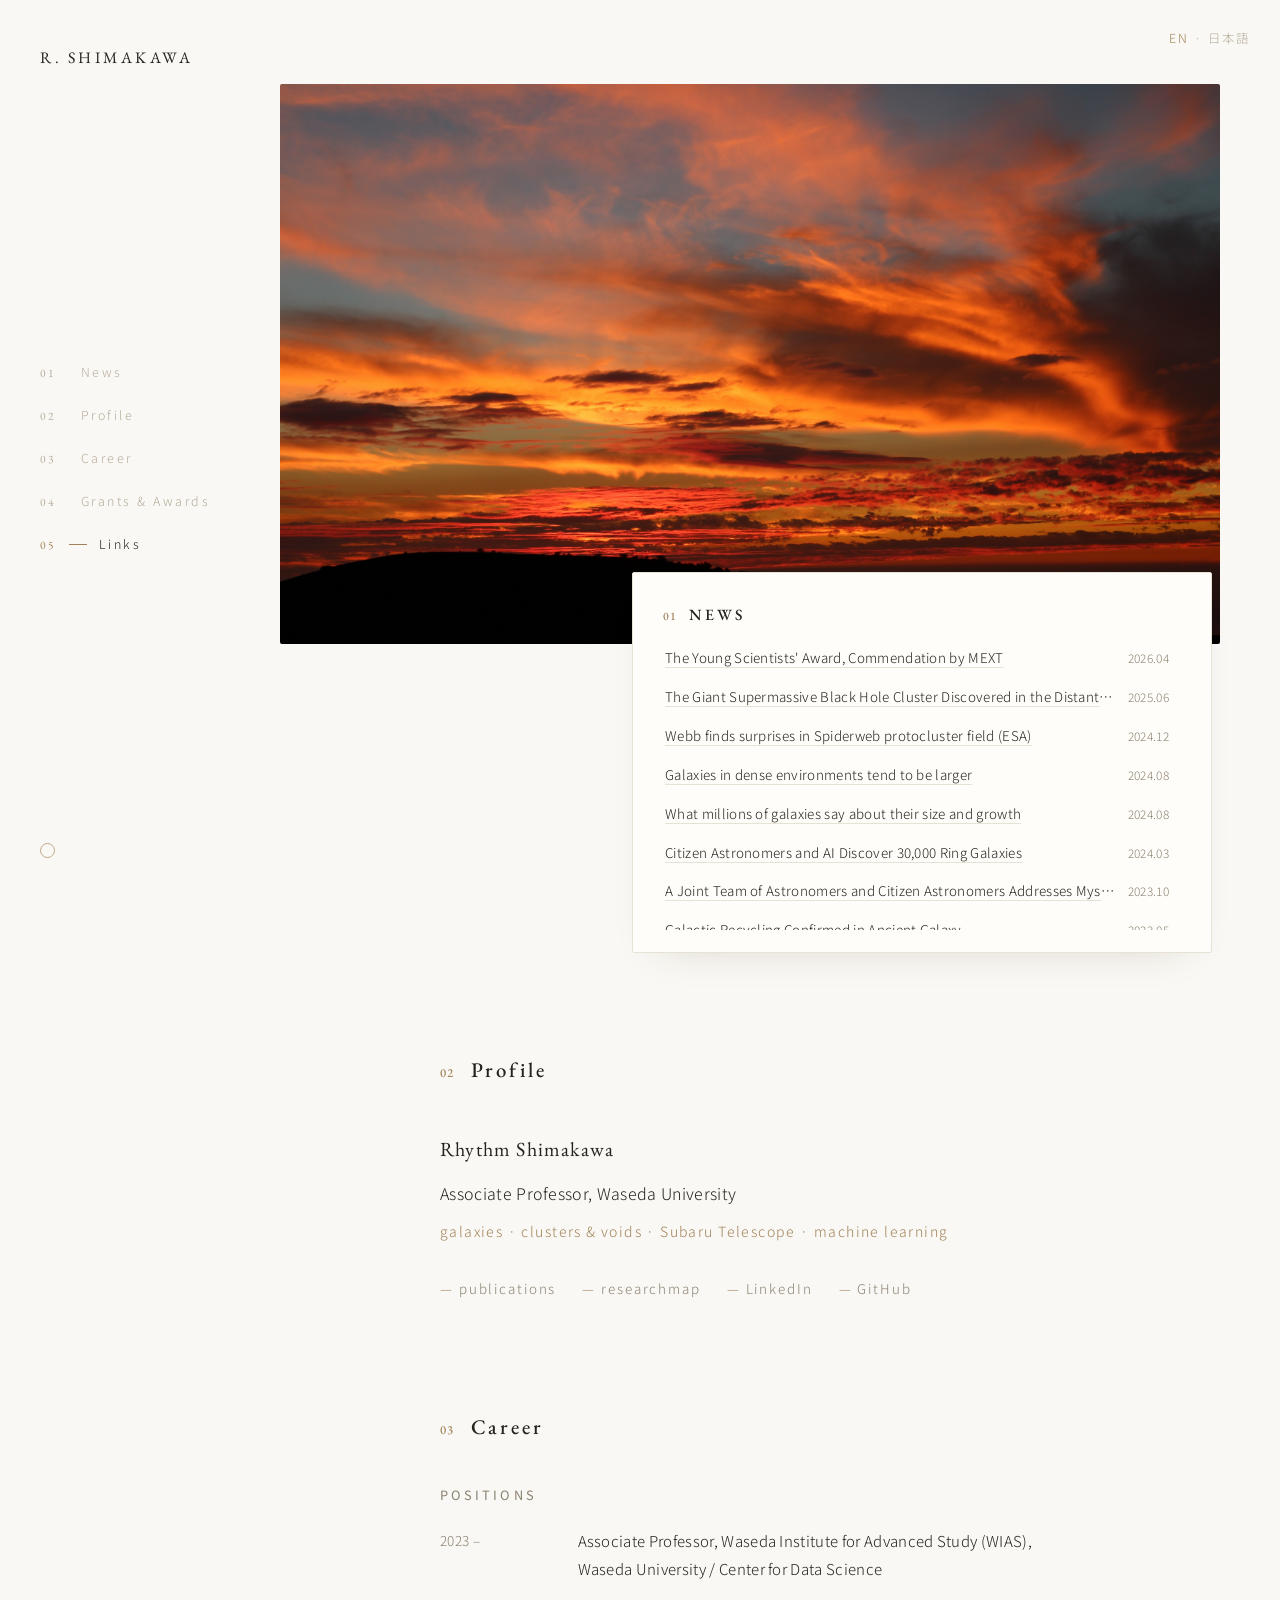
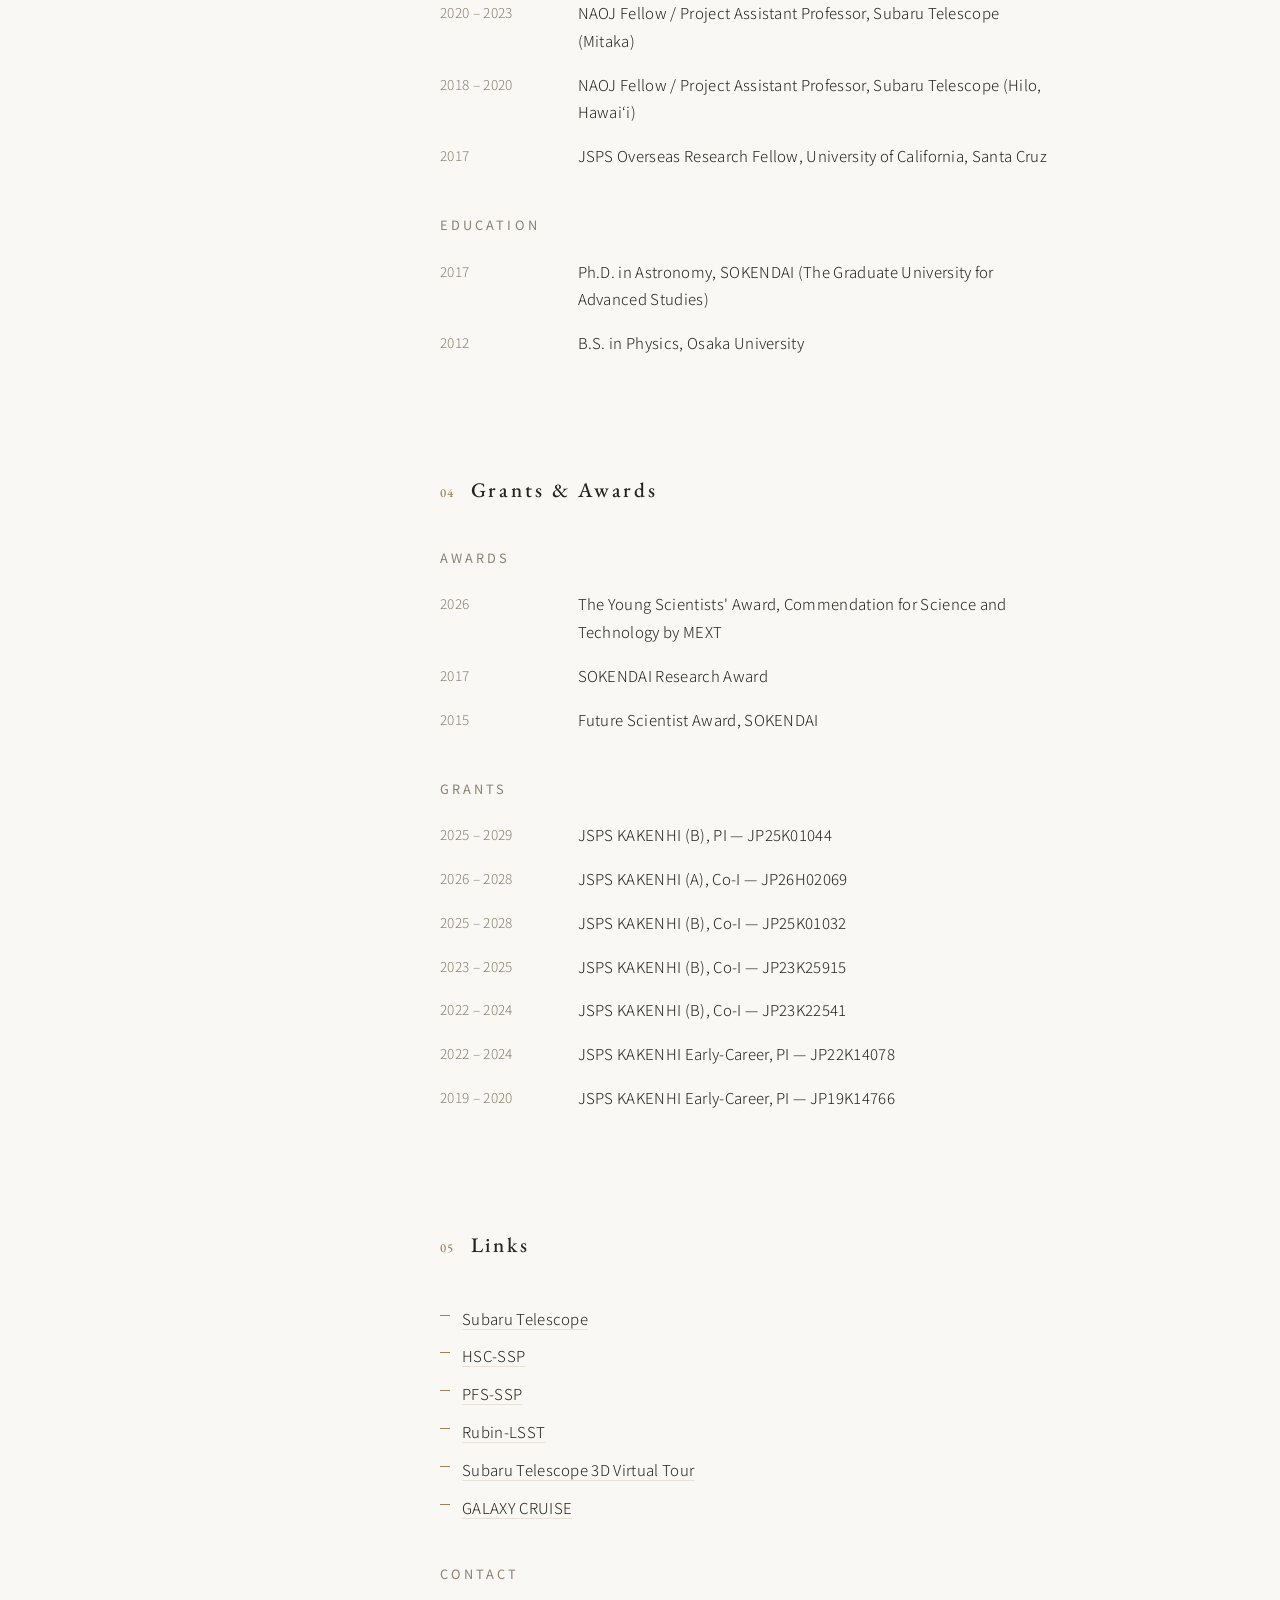
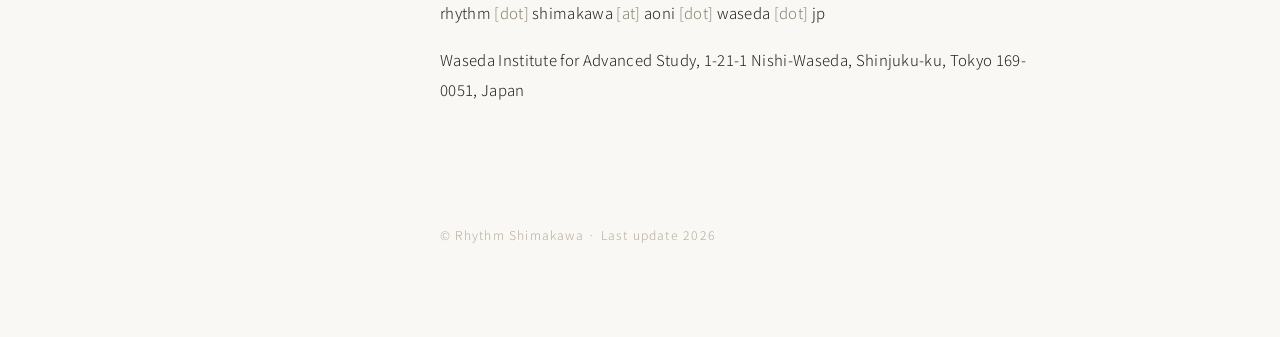
==== index.html @ 0446081f "Publish site v1" ====
<!DOCTYPE html>
<html lang="en">
<head>
<meta charset="utf-8">
<meta name="viewport" content="width=device-width, initial-scale=1">
<title>Rhythm Shimakawa</title>
<meta name="description" content="Rhythm Shimakawa, Associate Professor at Waseda Institute for Advanced Study. Galaxies, clusters & voids, Subaru Telescope, and machine learning.">
<link rel="icon" href="assets/favicon.svg" type="image/svg+xml">
<link rel="preconnect" href="https://fonts.googleapis.com">
<link href="https://fonts.googleapis.com/css2?family=EB+Garamond:wght@400;500&family=Noto+Sans+JP:wght@300;400&family=Shippori+Mincho:wght@500&display=swap" rel="stylesheet">
<link rel="stylesheet" href="assets/style.css">
</head>
<body>

<div class="lang"><span class="current">EN</span> <span>·</span> <a href="ja/">日本語</a></div>

<aside class="rail">
  <a class="mark" href="#top">R.&thinsp;SHIMAKAWA</a>
  <nav>
    <a href="#news"><span class="no">01</span><span class="bar"></span>News</a>
    <a href="#profile"><span class="no">02</span><span class="bar"></span>Profile</a>
    <a href="#career"><span class="no">03</span><span class="bar"></span>Career</a>
    <a href="#grants"><span class="no">04</span><span class="bar"></span>Grants&nbsp;&amp;&nbsp;Awards</a>
    <a href="#links"><span class="no">05</span><span class="bar"></span>Links</a>
  </nav>
  <span class="enso"></span>
</aside>

<div class="main" id="top">

<header class="hero">
  <!-- ご用意の画像に差し替え: assets/hero.jpg 等を置いて src を変更 -->
  <img class="art" src="assets/maunakea.jpg" alt="">
  <aside class="news-panel" id="news">
    <h2><span class="no">01</span>NEWS</h2>
    <ul>
      <li><span class="t"><a href="https://www.waseda.jp/inst/wias/news-en/2026/04/22/22180/">The Young Scientists' Award, Commendation by MEXT</a></span><span class="note">2026.04</span></li>
      <li><span class="t"><a href="https://subarutelescope.org/en/results/2025/06/02/3559.html">The Giant Supermassive Black Hole Cluster Discovered in the Distant Universe</a></span><span class="note">2025.06</span></li>
      <li><span class="t"><a href="https://www.esa.int/Science_Exploration/Space_Science/Webb/Webb_finds_surprises_in_Spiderweb_protocluster_field">Webb finds surprises in Spiderweb protocluster field (ESA)</a></span><span class="note">2024.12</span></li>
      <li><span class="t"><a href="https://www.washington.edu/news/2024/08/14/galaxy-size/">Galaxies in dense environments tend to be larger</a></span><span class="note">2024.08</span></li>
      <li><span class="t"><a href="https://news.yale.edu/2024/08/14/heres-what-millions-galaxies-say-about-their-size-growth">What millions of galaxies say about their size and growth</a></span><span class="note">2024.08</span></li>
      <li><span class="t"><a href="https://subarutelescope.org/en/results/2024/03/13/3375.html">Citizen Astronomers and AI Discover 30,000 Ring Galaxies</a></span><span class="note">2024.03</span></li>
      <li><span class="t"><a href="https://subarutelescope.org/en/results/2023/10/09/3308.html">A Joint Team of Astronomers and Citizen Astronomers Addresses Mysteries of Galaxies!</a></span><span class="note">2023.10</span></li>
      <li><span class="t"><a href="https://subarutelescope.org/en/results/2023/05/31/3271.html">Galactic Recycling Confirmed in Ancient Galaxy</a></span><span class="note">2023.05</span></li>
      <li><span class="t"><a href="https://subarutelescope.org/en/results/2023/01/19/3216.html">Discovery of the Largest-class Monster Supercluster of Galaxies</a></span><span class="note">2023.01</span></li>
      <li><span class="t"><a href="https://subarutelescope.org/en/results/2021/11/23/3008.html">Artificial Intelligence "Swimming" in Big Data from the Subaru Telescope</a></span><span class="note">2021.12</span></li>
      <li><span class="t"><a href="https://subarutelescope.org/en/results/2020/08/10/2884.html">Subaru Galaxy Zoo Project with Artificial Intelligence</a></span><span class="note">2020.08</span></li>
      <li><span class="t"><a href="https://subarutelescope.org/en/news/topics/2019/12/26/2825.html">Summary of Subaru 20th Anniversary Symposium</a></span><span class="note">2019.12</span></li>
      <li><span class="t"><a href="https://subarutelescope.org/en/results/2019/10/22/2805.html">The Whole Picture of Distant Supercluster in Three Dimensions</a></span><span class="note">2019.10</span></li>
      <li><span class="t"><a href="https://subarutelescope.org/en/results/2015/04/20/2278.html">New Details about Star Formation in Ancient Galaxy Protoclusters</a></span><span class="note">2015.04</span></li>
    </ul>
  </aside>
</header>

<div class="col">
<main>

<section id="profile">
  <h2><span class="no">02</span>Profile</h2>
  <ul class="bio">
    <li class="name">Rhythm Shimakawa</li>
    <li>Associate Professor, Waseda University</li>
    <li class="kw">galaxies · clusters &amp; voids · Subaru Telescope · machine learning</li>
  </ul>
  <div class="linkrow">
    <a href="https://scixplorer.org/search?p=1&amp;q=author%3A%22shimakawa%2C+rhythm%22&amp;sort=score+desc&amp;sort=date+desc&amp;d=astrophysics">publications</a>
    <a href="https://researchmap.jp/rhythm_shimakawa/?lang=en">researchmap</a>
    <a href="https://www.linkedin.com/in/rhythm-shimakawa">LinkedIn</a>
    <a href="https://github.com/rhythm-shimakawa">GitHub</a>
  </div>
</section>

<section id="career">
  <h2><span class="no">03</span>Career</h2>
  <h3>POSITIONS</h3>
  <div class="row"><div class="when">2023 –</div><div class="what">Associate Professor, Waseda Institute for Advanced Study (WIAS), Waseda University / Center for Data Science</div></div>
  <div class="row"><div class="when">2020 – 2023</div><div class="what">NAOJ Fellow / Project Assistant Professor, Subaru Telescope (Mitaka)</div></div>
  <div class="row"><div class="when">2018 – 2020</div><div class="what">NAOJ Fellow / Project Assistant Professor, Subaru Telescope (Hilo, Hawai&#699;i)</div></div>
  <div class="row"><div class="when">2017</div><div class="what">JSPS Overseas Research Fellow, University of California, Santa Cruz</div></div>
  <h3>EDUCATION</h3>
  <div class="row"><div class="when">2017</div><div class="what">Ph.D. in Astronomy, SOKENDAI (The Graduate University for Advanced Studies)</div></div>
  <div class="row"><div class="when">2012</div><div class="what">B.S. in Physics, Osaka University</div></div>
</section>

<section id="grants">
  <h2><span class="no">04</span>Grants &amp; Awards</h2>
  <h3>AWARDS</h3>
  <div class="row"><div class="when">2026</div><div class="what">The Young Scientists' Award, Commendation for Science and Technology by MEXT</div></div>
  <div class="row"><div class="when">2017</div><div class="what">SOKENDAI Research Award</div></div>
  <div class="row"><div class="when">2015</div><div class="what">Future Scientist Award, SOKENDAI</div></div>
  <h3>GRANTS</h3>
  <div class="row"><div class="when">2025 – 2029</div><div class="what">JSPS KAKENHI (B), PI — JP25K01044</div></div>
  <div class="row"><div class="when">2026 – 2028</div><div class="what">JSPS KAKENHI (A), Co-I — JP26H02069</div></div>
  <div class="row"><div class="when">2025 – 2028</div><div class="what">JSPS KAKENHI (B), Co-I — JP25K01032</div></div>
  <div class="row"><div class="when">2023 – 2025</div><div class="what">JSPS KAKENHI (B), Co-I — JP23K25915</div></div>
  <div class="row"><div class="when">2022 – 2024</div><div class="what">JSPS KAKENHI (B), Co-I — JP23K22541</div></div>
  <div class="row"><div class="when">2022 – 2024</div><div class="what">JSPS KAKENHI Early-Career, PI — JP22K14078</div></div>
  <div class="row"><div class="when">2019 – 2020</div><div class="what">JSPS KAKENHI Early-Career, PI — JP19K14766</div></div>
</section>

<section id="links">
  <h2><span class="no">05</span>Links</h2>
  <ul class="plain">
    <li><a href="https://subarutelescope.org/en/">Subaru Telescope</a></li>
    <li><a href="https://hsc.mtk.nao.ac.jp/ssp/">HSC-SSP</a></li>
    <li><a href="https://pfs.naoj.org/index.html">PFS-SSP</a></li>
    <li><a href="https://www.lsst.org/">Rubin-LSST</a></li>
    <li><a href="https://subarutelescope.org/jp/Vtour/index_en.html">Subaru Telescope 3D Virtual Tour</a></li>
    <li><a href="https://galaxycruise.mtk.nao.ac.jp/en/index.html">GALAXY CRUISE</a></li>
  </ul>
  <h3>CONTACT</h3>
  <p class="contact-line">rhythm <em>[dot]</em> shimakawa <em>[at]</em> aoni <em>[dot]</em> waseda <em>[dot]</em> jp</p>
  <p class="contact-line">Waseda Institute for Advanced Study, 1-21-1 Nishi-Waseda, Shinjuku-ku, Tokyo 169-0051, Japan</p>
</section>

</main>

<footer>© Rhythm Shimakawa · Last update 2026</footer>
</div>

</div>

<script>
const links = document.querySelectorAll('.rail nav a');
const map = {};
links.forEach(a => { map[a.getAttribute('href').slice(1)] = a; });
const io = new IntersectionObserver(entries => {
  entries.forEach(e => {
    if (e.isIntersecting) {
      links.forEach(a => a.classList.remove('active'));
      const a = map[e.target.id];
      if (a) a.classList.add('active');
    }
  });
}, { rootMargin: '-40% 0px -55% 0px' });
document.querySelectorAll('section, .news-panel').forEach(s => io.observe(s));
</script>

</body>
</html>
---- assets/style.css ----
/* ---------------------------------------------
   rhythm-shimakawa.github.io  v4
   One-page Japandi: hero image + news panel
--------------------------------------------- */
:root {
  --paper: #faf8f4;
  --panel: #fffdf9;
  --ink: #26231d;
  --muted: #8b8272;
  --faint: #b5ac9b;
  --line: #e8e2d6;
  --accent: #a08258;
  --serif: "EB Garamond", "Shippori Mincho", "Hiragino Mincho ProN", "Yu Mincho", serif;
  --sans: "Noto Sans JP", -apple-system, BlinkMacSystemFont, "Segoe UI", "Hiragino Kaku Gothic ProN", sans-serif;
}

* { margin: 0; padding: 0; box-sizing: border-box; }

html { scroll-behavior: smooth; }

body {
  background: var(--paper);
  color: var(--ink);
  font-family: var(--sans);
  font-weight: 300;
  font-size: 16px;
  line-height: 2.0;
  letter-spacing: 0.02em;
  -webkit-font-smoothing: antialiased;
}

a { color: var(--ink); text-decoration: underline; text-decoration-color: var(--line); text-decoration-thickness: 1px; text-underline-offset: 4px; transition: color .25s, text-decoration-color .25s; }
a:hover { color: var(--accent); text-decoration-color: var(--accent); }
em { font-style: normal; color: var(--muted); }

/* ---------- fixed language toggle ---------- */
.lang {
  position: fixed;
  top: 26px; right: 30px;
  z-index: 20;
  font-size: 0.78rem;
  letter-spacing: 0.16em;
}
.lang a, .lang span { text-decoration: none; color: var(--faint); }
.lang .current { color: var(--accent); }
.lang a:hover { color: var(--accent); }

/* ---------- side index (desktop) ---------- */
.rail {
  position: fixed;
  top: 0; left: 0; bottom: 0;
  width: 220px;
  padding: 42px 0 42px 40px;
  display: flex;
  flex-direction: column;
  z-index: 10;
}

.rail .mark {
  font-family: var(--serif);
  font-size: 1.0rem;
  letter-spacing: 0.22em;
  color: var(--ink);
  text-decoration: none;
}

.rail nav { margin-top: auto; margin-bottom: auto; display: flex; flex-direction: column; gap: 18px; }

.rail nav a {
  text-decoration: none;
  color: var(--faint);
  font-size: 0.78rem;
  letter-spacing: 0.2em;
  display: flex;
  align-items: center;
  gap: 12px;
  transition: color .3s;
}

.rail nav a .no { font-family: var(--serif); font-size: 0.72rem; color: var(--faint); transition: color .3s; }
.rail nav a .bar { width: 0; height: 1px; background: var(--accent); transition: width .3s; }

.rail nav a:hover, .rail nav a.active { color: var(--ink); }
.rail nav a:hover .no, .rail nav a.active .no { color: var(--accent); }
.rail nav a.active .bar { width: 18px; }

.rail .enso {
  width: 15px; height: 15px;
  border: 1.5px solid var(--accent);
  border-radius: 50%;
  opacity: .65;
}

/* ---------- main ---------- */
.main { margin-left: 220px; padding: 0 32px; }

.col { max-width: 620px; margin: 0 auto; }

/* ---------- hero: big image + news panel ---------- */
.hero {
  max-width: 940px;
  margin: 0 auto;
  padding-top: 84px;
}

.hero .art {
  width: 100%;
  height: min(66vh, 560px);
  object-fit: cover;
  display: block;
  border-radius: 2px;
}

.news-panel {
  position: relative;
  width: min(580px, 96%);
  margin: -72px 8px 0 auto;   /* 画像に少し重ねて右端へ */
  background: var(--panel);
  border: 1px solid var(--line);
  border-radius: 2px;
  padding: 26px 30px 22px;
  box-shadow: 0 18px 40px -30px rgba(60, 50, 30, 0.25);
  scroll-margin-top: 40px;
}

.news-panel h2 {
  font-family: var(--serif);
  font-weight: 500;
  font-size: 0.98rem;
  letter-spacing: 0.18em;
  margin-bottom: 8px;
  display: flex;
  align-items: baseline;
  gap: 12px;
}

.news-panel h2 .no { font-size: 0.72rem; color: var(--accent); }

.news-panel ul {
  list-style: none;
  max-height: 292px;             /* 枠内スクロール */
  overflow-y: auto;
  scrollbar-width: thin;
  scrollbar-color: var(--line) transparent;
  padding-right: 10px;
}

.news-panel ul::-webkit-scrollbar { width: 4px; }
.news-panel ul::-webkit-scrollbar-thumb { background: var(--line); border-radius: 2px; }
.news-panel ul::-webkit-scrollbar-thumb:hover { background: var(--faint); }

.news-panel li {
  padding: 8px 2px;
  font-size: 0.84rem;   /* 区切り線なし: リンク下線が区切りを兼ねる */
  line-height: 1.7;
  display: flex;
  align-items: baseline;
  gap: 12px;
}

.news-panel .t {
  flex: 1;
  white-space: nowrap;           /* 1行に収め、あふれは省略記号 */
  overflow: hidden;
  text-overflow: ellipsis;
}

.news-panel .note { flex: none; color: var(--muted); font-size: 0.74rem; }

/* ---------- sections ---------- */
section { padding: 96px 0 8px; scroll-margin-top: 24px; }

h2 {
  font-family: var(--serif);
  font-weight: 500;
  font-size: 1.3rem;
  letter-spacing: 0.14em;
  margin-bottom: 34px;
  display: flex;
  align-items: baseline;
  gap: 16px;
}

h2 .no { font-size: 0.78rem; color: var(--accent); letter-spacing: 0.1em; }

h3 {
  font-family: var(--sans);
  font-weight: 400;
  font-size: 0.8rem;
  letter-spacing: 0.24em;
  color: var(--muted);
  margin: 34px 0 12px;
}

p { margin-bottom: 1.1em; }
p:last-child { margin-bottom: 0; }

/* profile bio lines (マーカーなし) */
ul.bio { list-style: none; margin-bottom: 26px; }
ul.bio li { padding: 4px 0; }
ul.bio .name { font-family: var(--serif); font-size: 1.25rem; letter-spacing: 0.06em; }
ul.bio .kw { color: var(--accent); font-size: 0.88rem; letter-spacing: 0.1em; }

/* link lists: ハイフン風マーカー付き・本文は受賞欄と同サイズ */
ul.plain { list-style: none; }
ul.plain li {
  padding: 5px 0 5px 22px;
  position: relative;
  font-size: 0.94rem;
  line-height: 1.85;
}
ul.plain li::before {
  content: "";
  position: absolute;
  left: 0; top: 1.0em;
  width: 10px; height: 1px;
  background: var(--accent);
}
ul.plain .note { color: var(--muted); font-size: 0.82rem; margin-left: 0.8em; }

/* icon-ish link row */
.linkrow { display: flex; flex-wrap: wrap; gap: 10px 26px; margin-top: 18px; }
.linkrow a { text-decoration: none; font-size: 0.84rem; letter-spacing: 0.14em; color: var(--muted); }
.linkrow a::before { content: "— "; color: var(--accent); }
.linkrow a:hover { color: var(--accent); }

/* timeline rows */
.row { display: flex; gap: 26px; padding: 8px 0; }
.row .when { flex: none; width: 8.2em; color: var(--muted); font-size: 0.85rem; }
.row .what { flex: 1; font-size: 0.94rem; line-height: 1.85; }

/* news: show 5, expand for more */
details.more summary {
  cursor: pointer;
  list-style: none;
  display: inline-block;
  margin-top: 12px;
  color: var(--accent);
  font-size: 0.8rem;
  letter-spacing: 0.18em;
}
details.more summary::-webkit-details-marker { display: none; }
details.more summary::after { content: "＋"; margin-left: 8px; }
details.more[open] summary::after { content: "−"; }
details.more[open] summary { opacity: .55; }

/* ---------- footer ---------- */
footer {
  padding: 110px 0 90px;
  color: var(--faint);
  font-size: 0.76rem;
  letter-spacing: 0.1em;
}

.contact-line { font-size: 0.94rem; }

/* ---------- mobile ---------- */
@media (max-width: 900px) {
  .rail {
    position: fixed;
    top: 0; left: 0; right: 0; bottom: auto;
    width: auto;
    padding: 0;
    background: color-mix(in srgb, var(--paper) 88%, transparent);
    backdrop-filter: blur(8px);
    -webkit-backdrop-filter: blur(8px);
    flex-direction: row;
    align-items: center;
  }
  .rail .mark { padding: 14px 0 14px 20px; font-size: 0.88rem; }
  .rail nav {
    margin: 0 0 0 6px;
    flex-direction: row;
    gap: 0;
    overflow-x: auto;
    scrollbar-width: none;
    padding-right: 84px;
  }
  .rail nav::-webkit-scrollbar { display: none; }
  .rail nav a { padding: 14px 11px; flex: none; font-size: 0.72rem; letter-spacing: 0.12em; }
  .rail nav a .no, .rail nav a .bar { display: none; }
  .rail .enso { display: none; }

  .lang { top: 0; right: 0; padding: 14px 16px; }

  .main { margin-left: 0; padding: 0 22px; }
  .hero { padding-top: 66px; }
  .hero .art { height: 42vh; }
  .news-panel { width: 100%; margin: 16px 0 0; box-shadow: none; padding: 20px 20px 16px; }
  section { padding: 72px 0 8px; scroll-margin-top: 64px; }
  .row { flex-wrap: wrap; gap: 0 16px; }
  .row .when { width: 100%; }
}
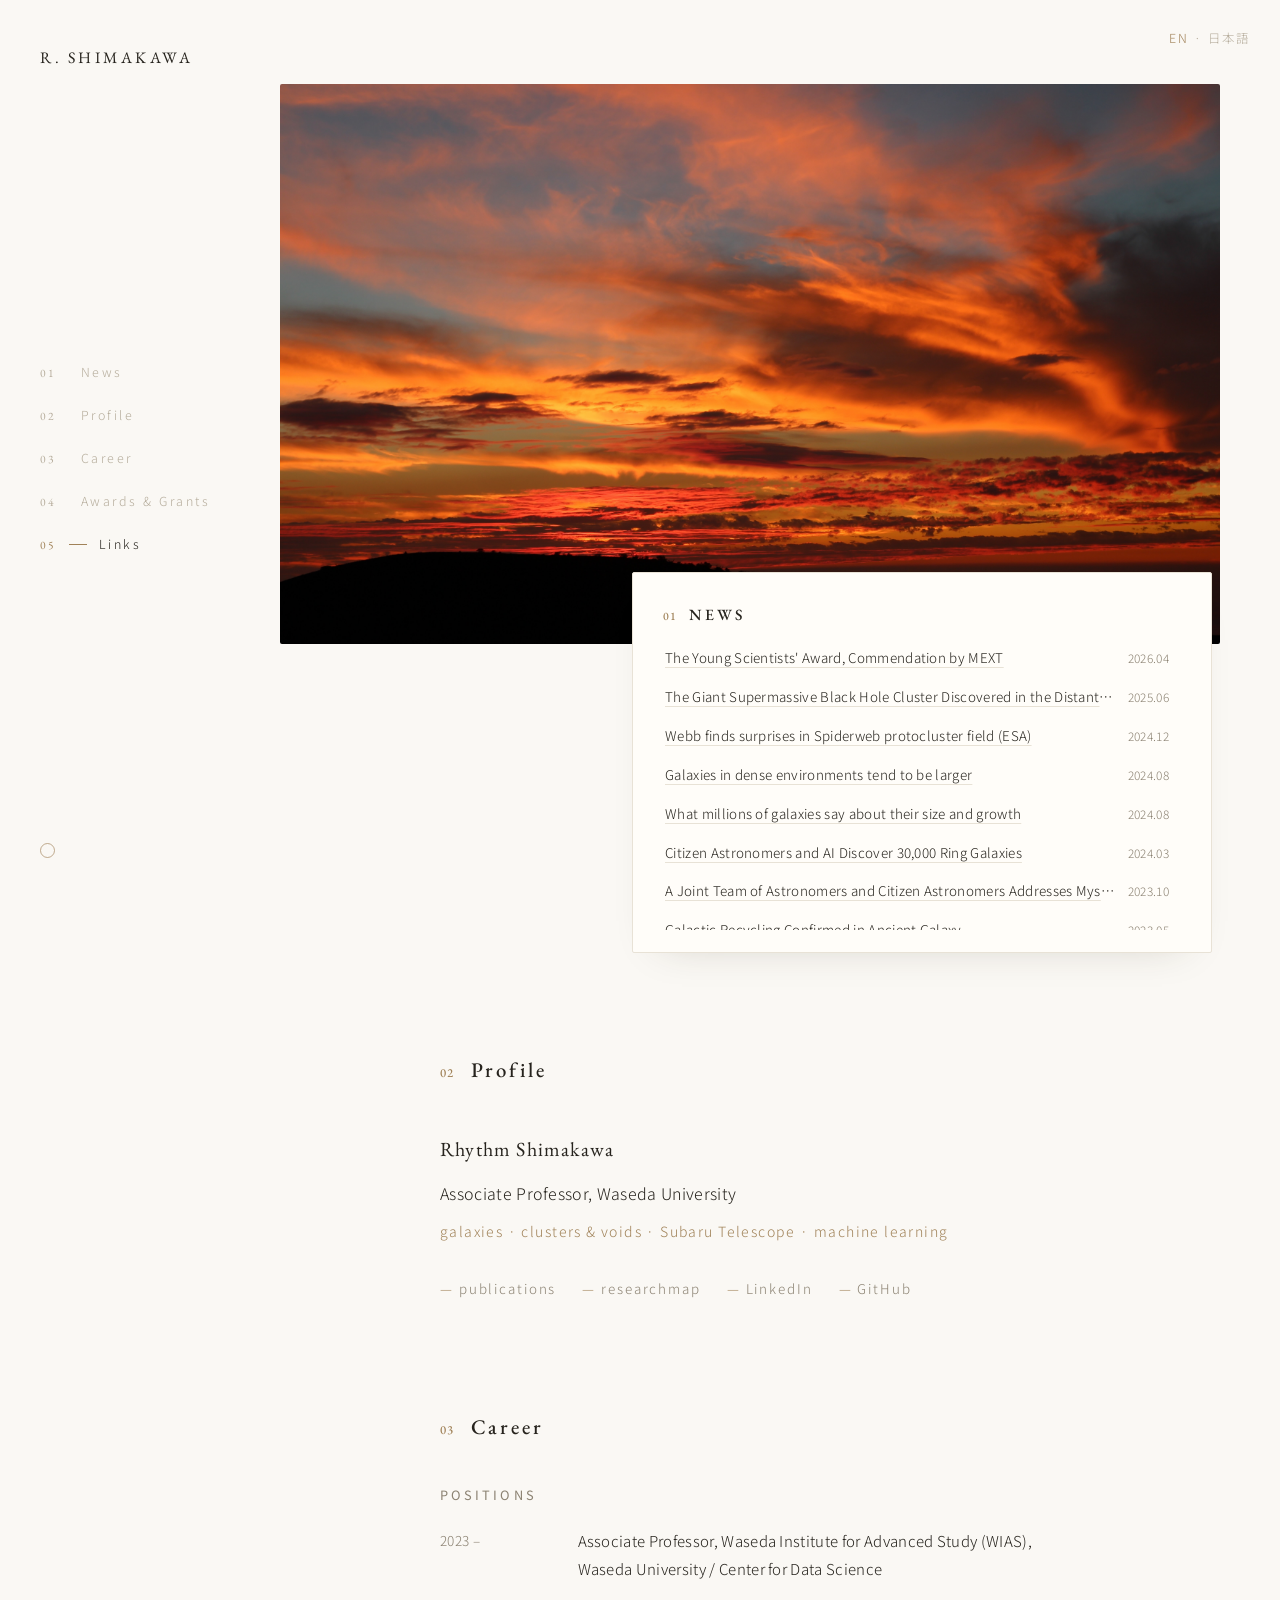
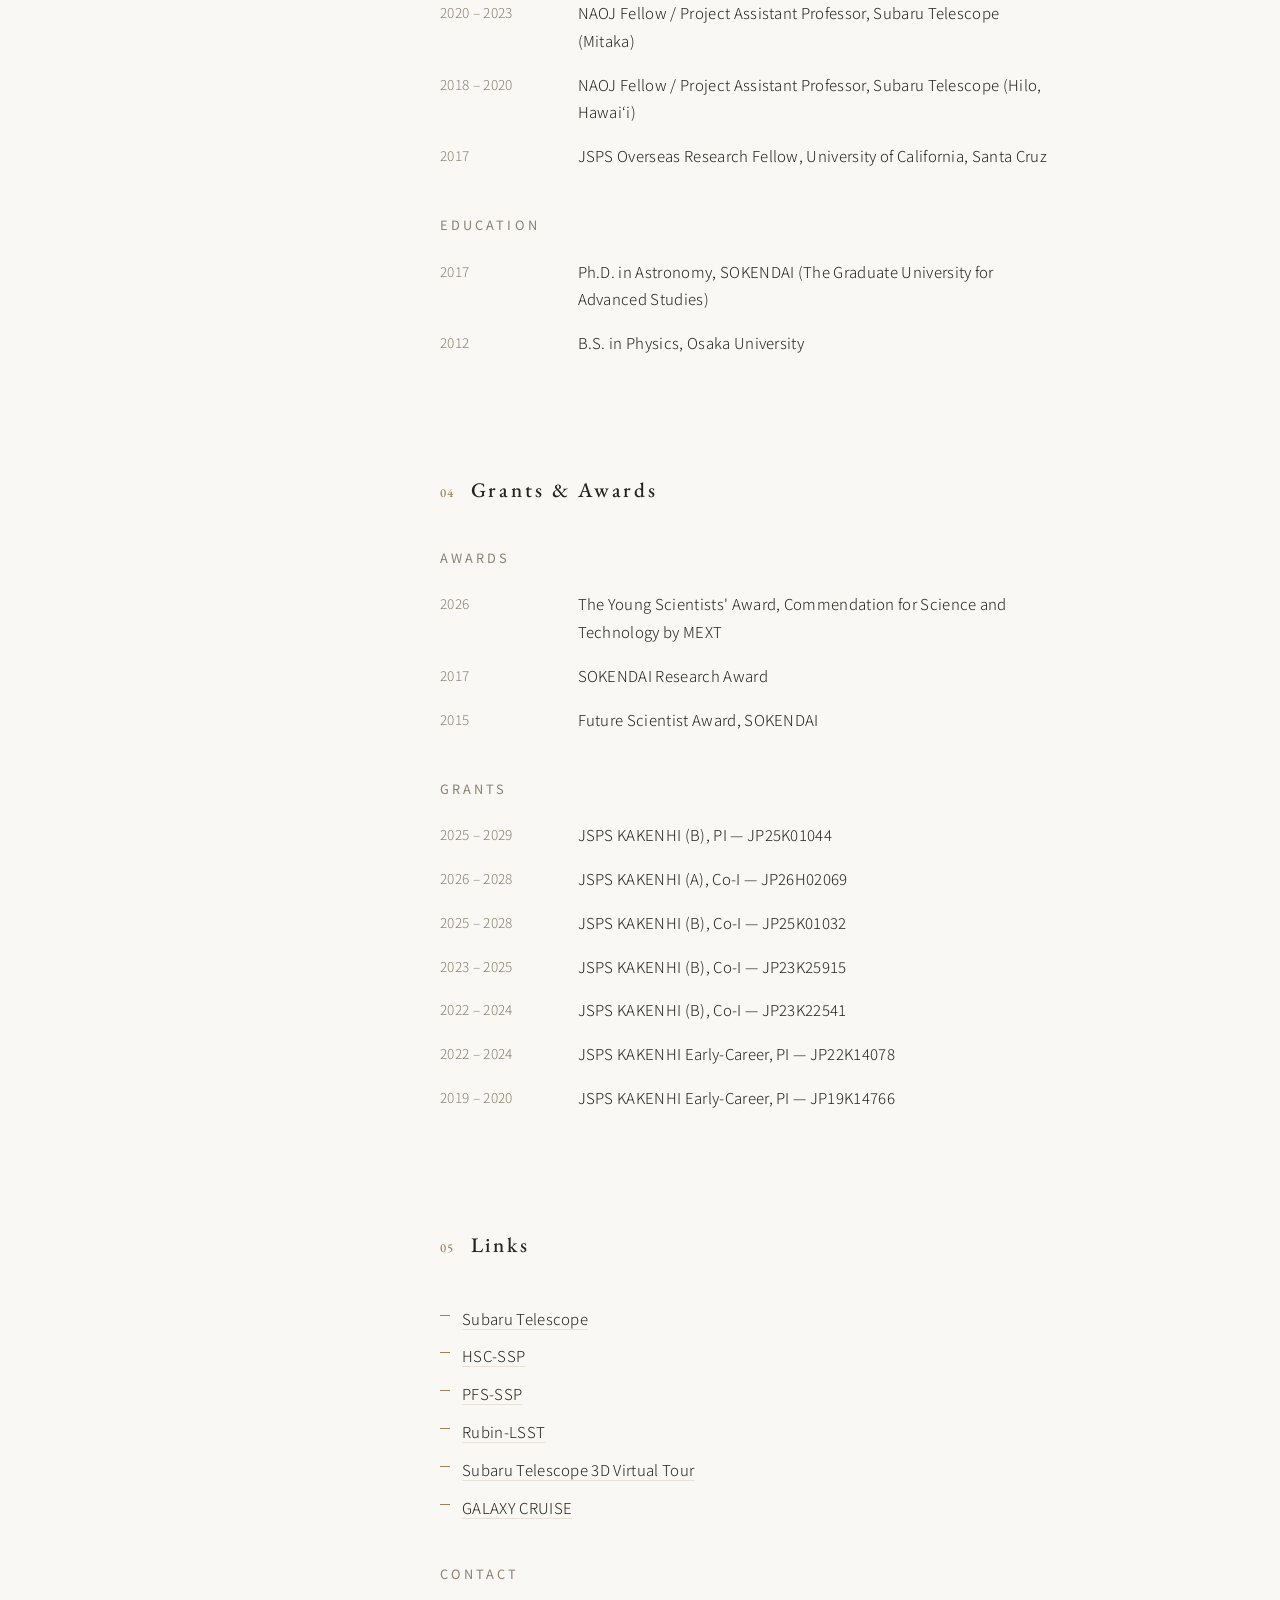
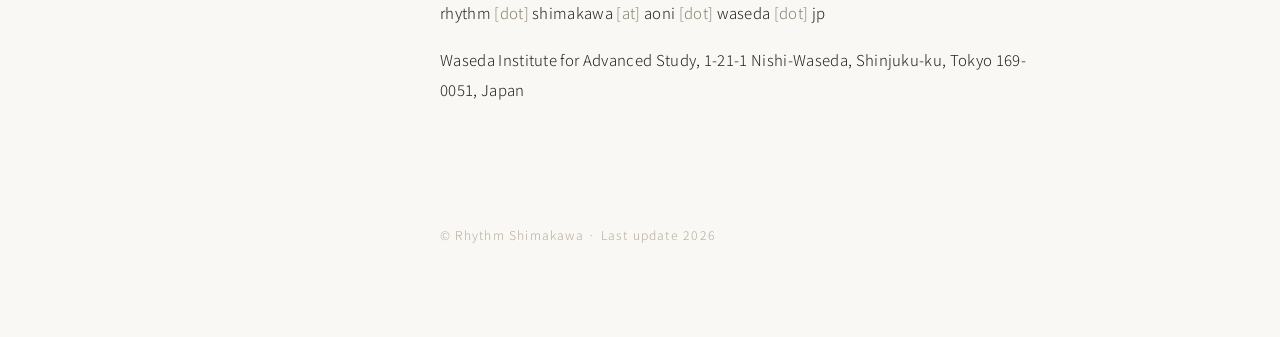
==== commit e98fa25c: "Publish site v2" ====
--- a/index.html
+++ b/index.html
@@ -20,7 +20,7 @@
     <a href="#news"><span class="no">01</span><span class="bar"></span>News</a>
     <a href="#profile"><span class="no">02</span><span class="bar"></span>Profile</a>
     <a href="#career"><span class="no">03</span><span class="bar"></span>Career</a>
-    <a href="#grants"><span class="no">04</span><span class="bar"></span>Grants&nbsp;&amp;&nbsp;Awards</a>
+    <a href="#grants"><span class="no">04</span><span class="bar"></span>Awards&nbsp;&amp;&nbsp;Grants</a>
     <a href="#links"><span class="no">05</span><span class="bar"></span>Links</a>
   </nav>
   <span class="enso"></span>
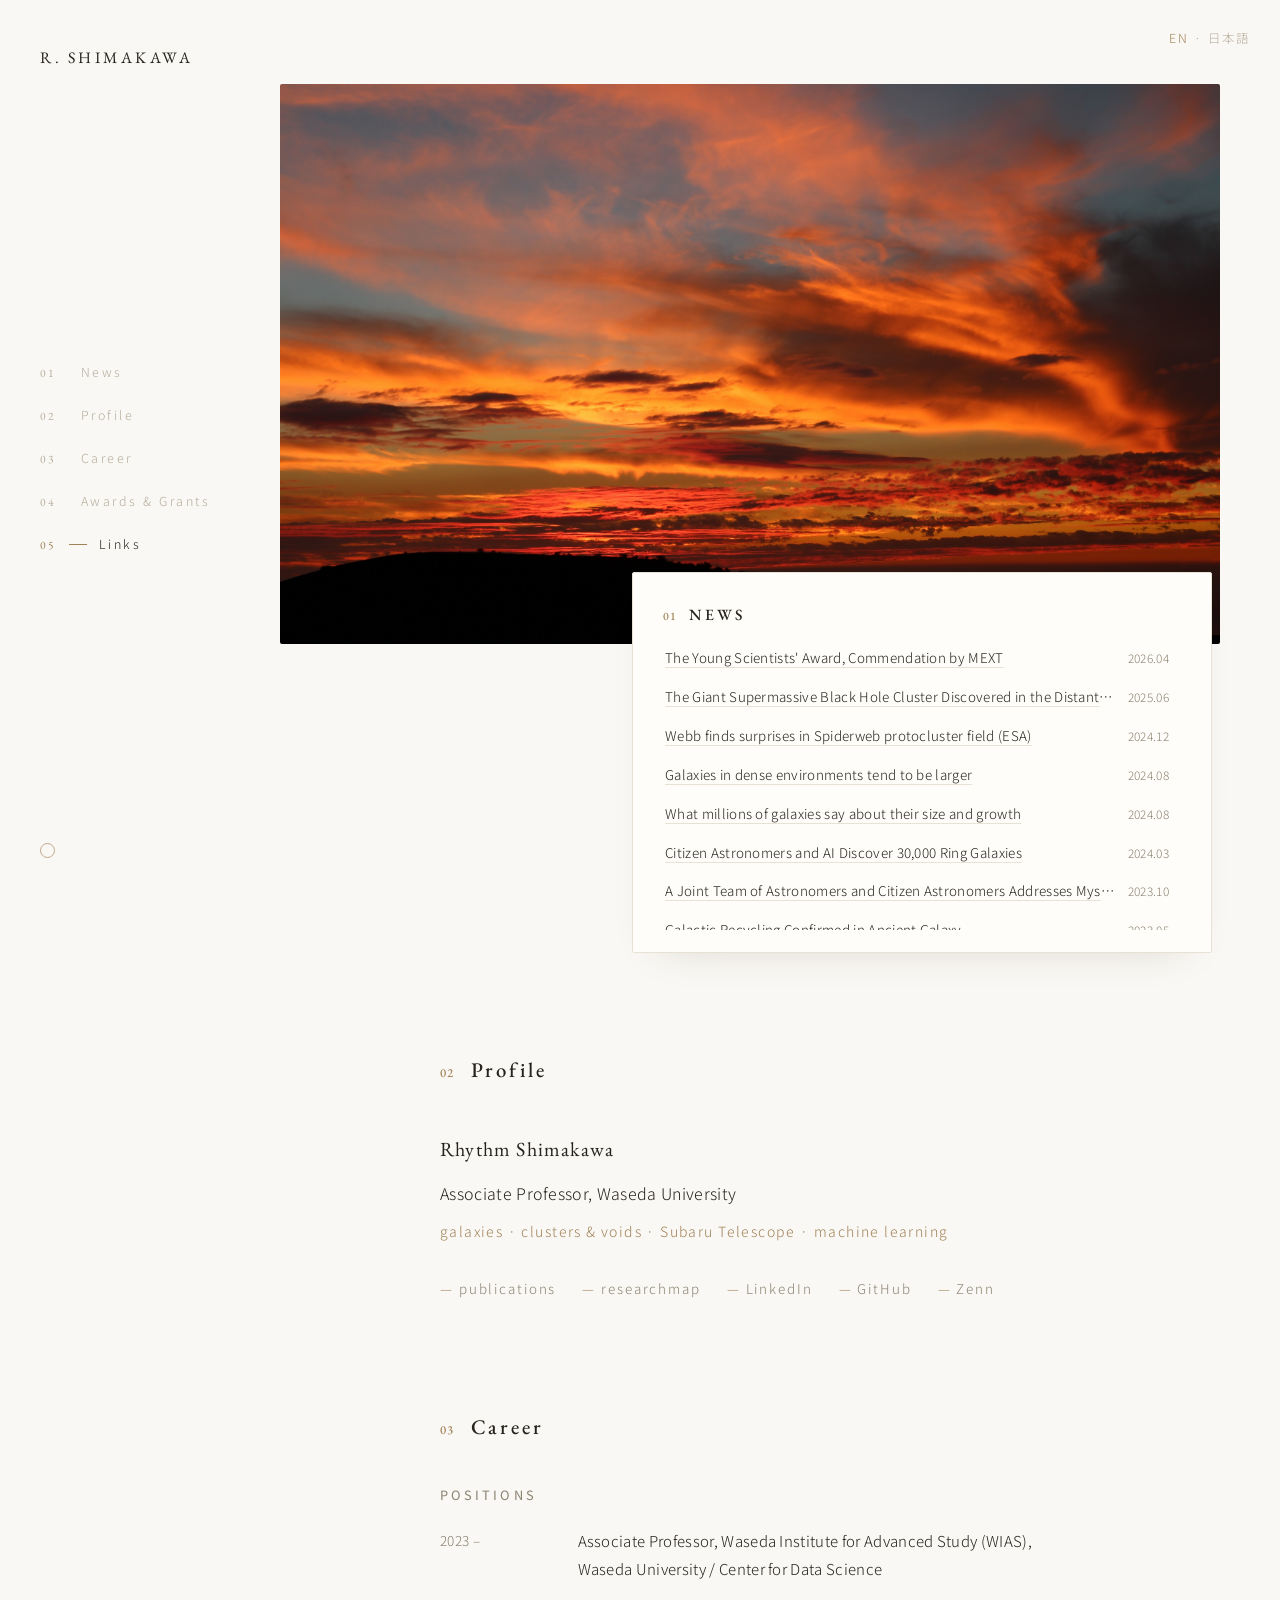
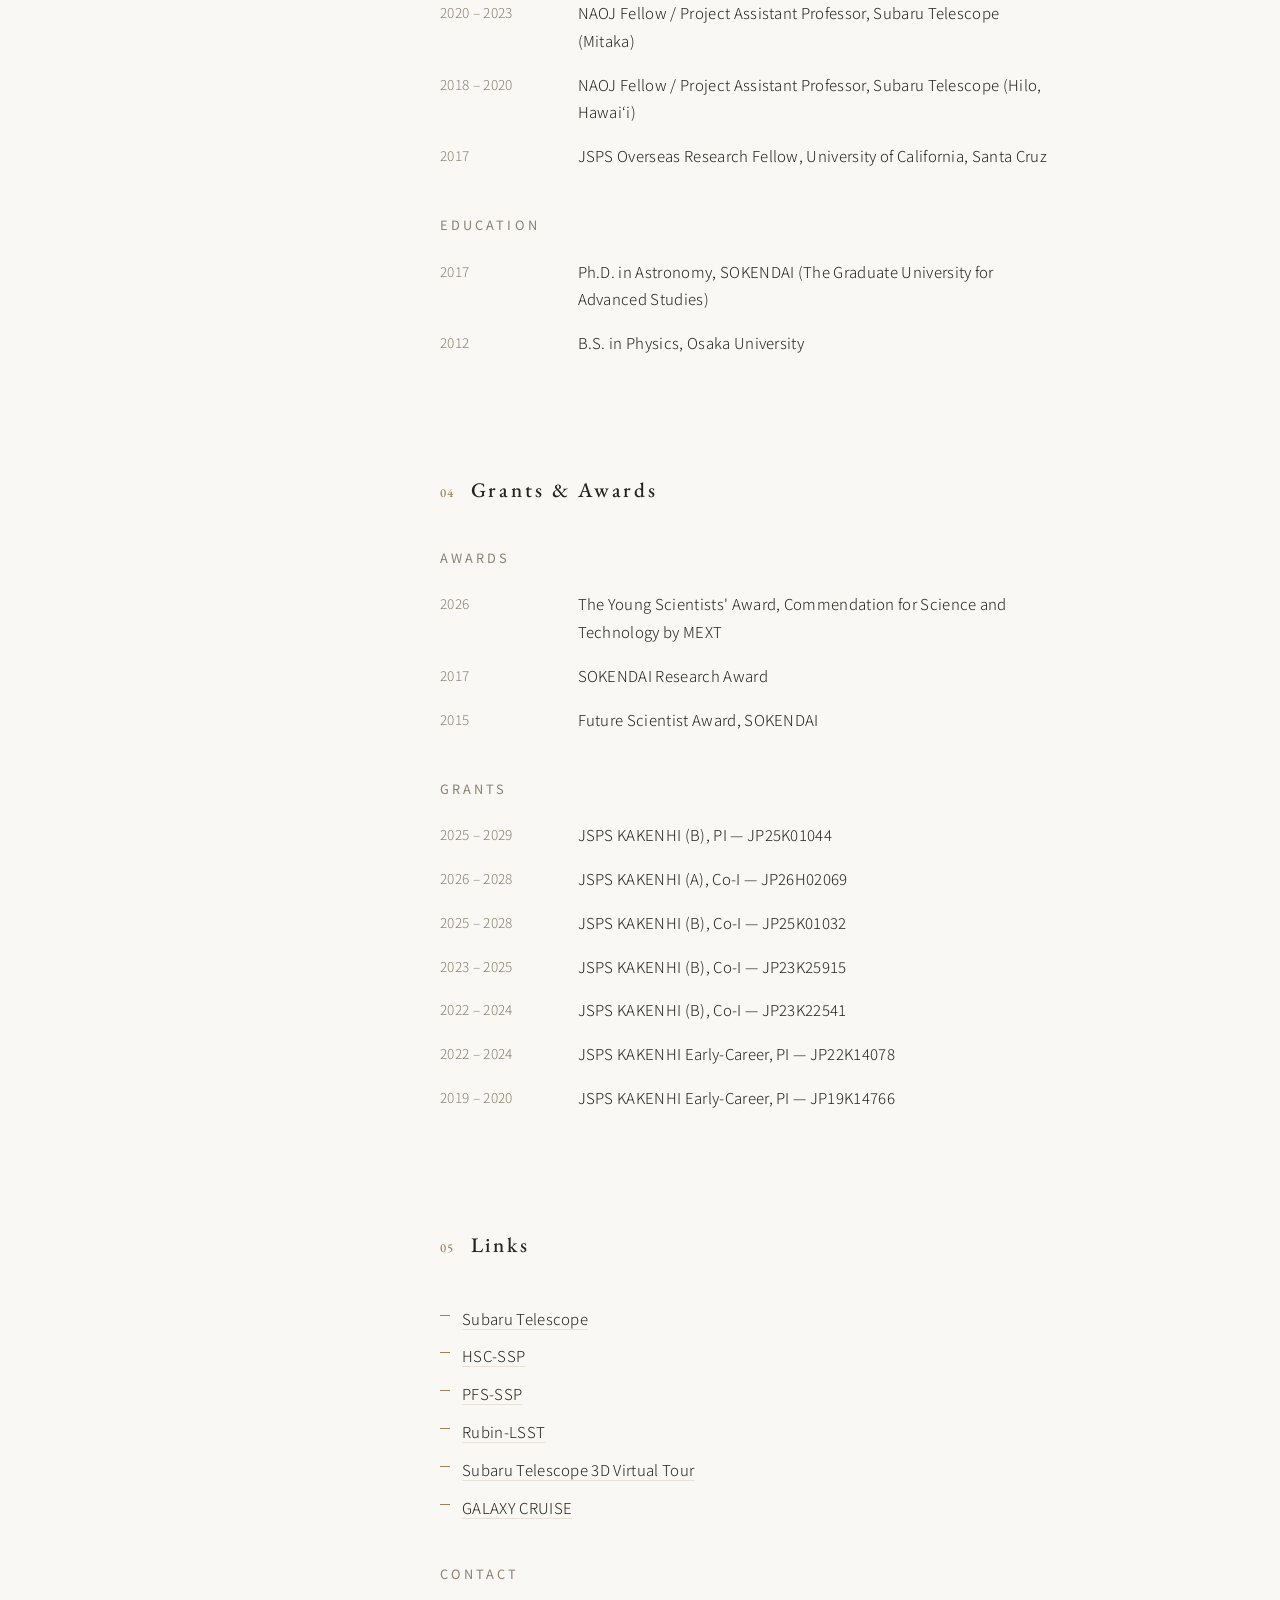
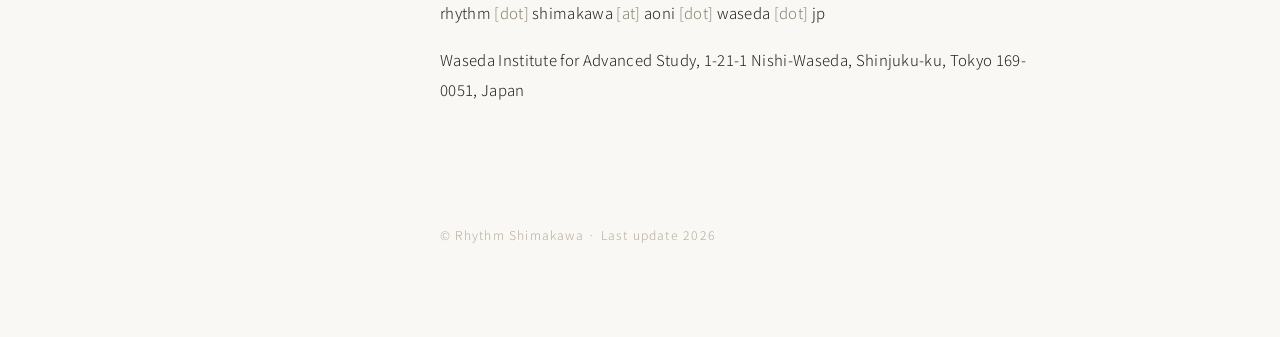
==== commit 40d23b74: "Publish site v5" ====
--- a/index.html
+++ b/index.html
@@ -67,6 +67,7 @@
     <a href="https://researchmap.jp/rhythm_shimakawa/?lang=en">researchmap</a>
     <a href="https://www.linkedin.com/in/rhythm-shimakawa">LinkedIn</a>
     <a href="https://github.com/rhythm-shimakawa">GitHub</a>
+    <a href="https://zenn.dev/rshimakawa">Zenn</a>
   </div>
 </section>
 
--- a/assets/style.css
+++ b/assets/style.css
@@ -253,6 +253,24 @@
 }
 
 .contact-line { font-size: 0.94rem; }
+
+
+/* ---------- sub page (fellowship) ---------- */
+.page-head { padding: 120px 0 0; }
+.page-head h1 {
+  font-family: var(--serif);
+  font-weight: 500;
+  font-size: 1.6rem;
+  letter-spacing: 0.12em;
+  line-height: 1.5;
+}
+.page-head .lead { margin-top: 16px; font-size: 0.9rem; }
+.page-head .caveat { margin-top: 8px; color: var(--muted); font-size: 0.8rem; }
+
+.fs { margin: 0 0 24px; }
+.fs-name { font-size: 0.96rem; }
+.fs-spec { color: var(--muted); font-size: 0.84rem; line-height: 1.95; }
+.fs-spec .sep { color: var(--line); margin: 0 6px; }
 
 /* ---------- mobile ---------- */
 @media (max-width: 900px) {
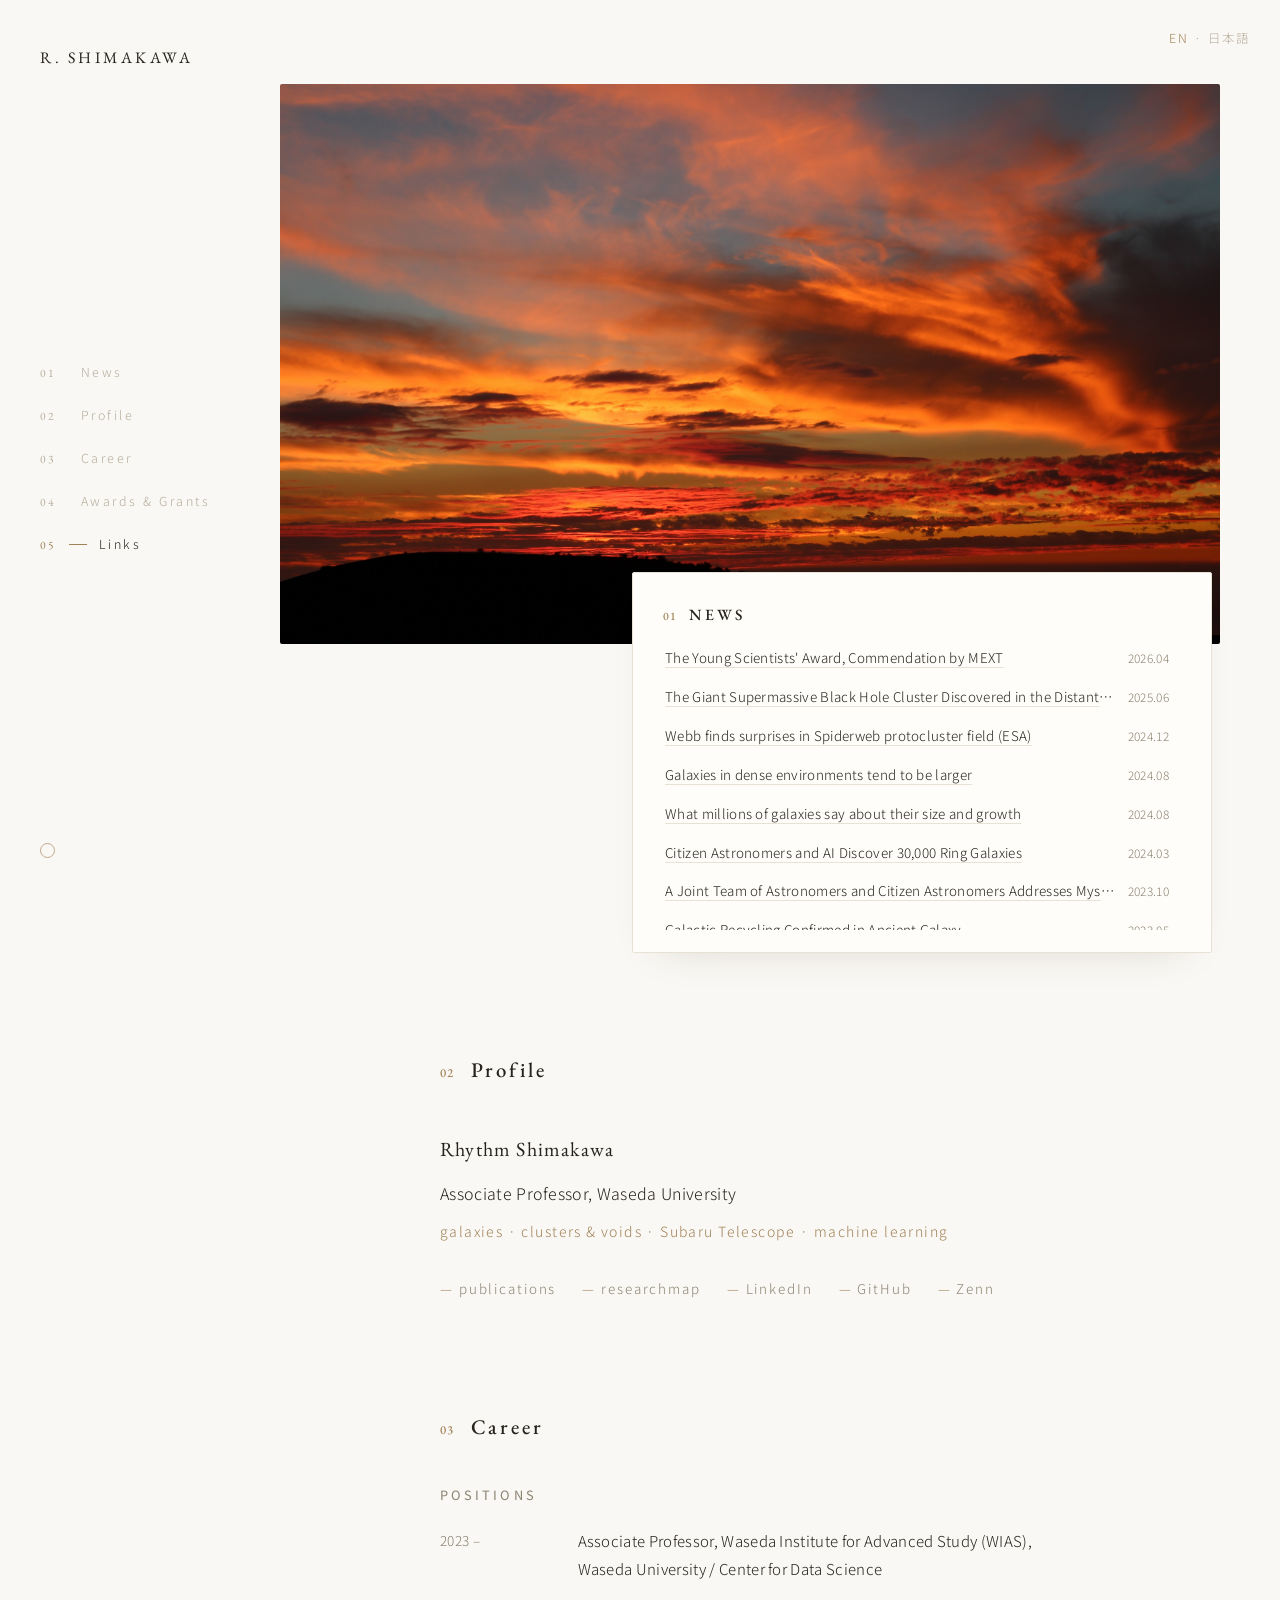
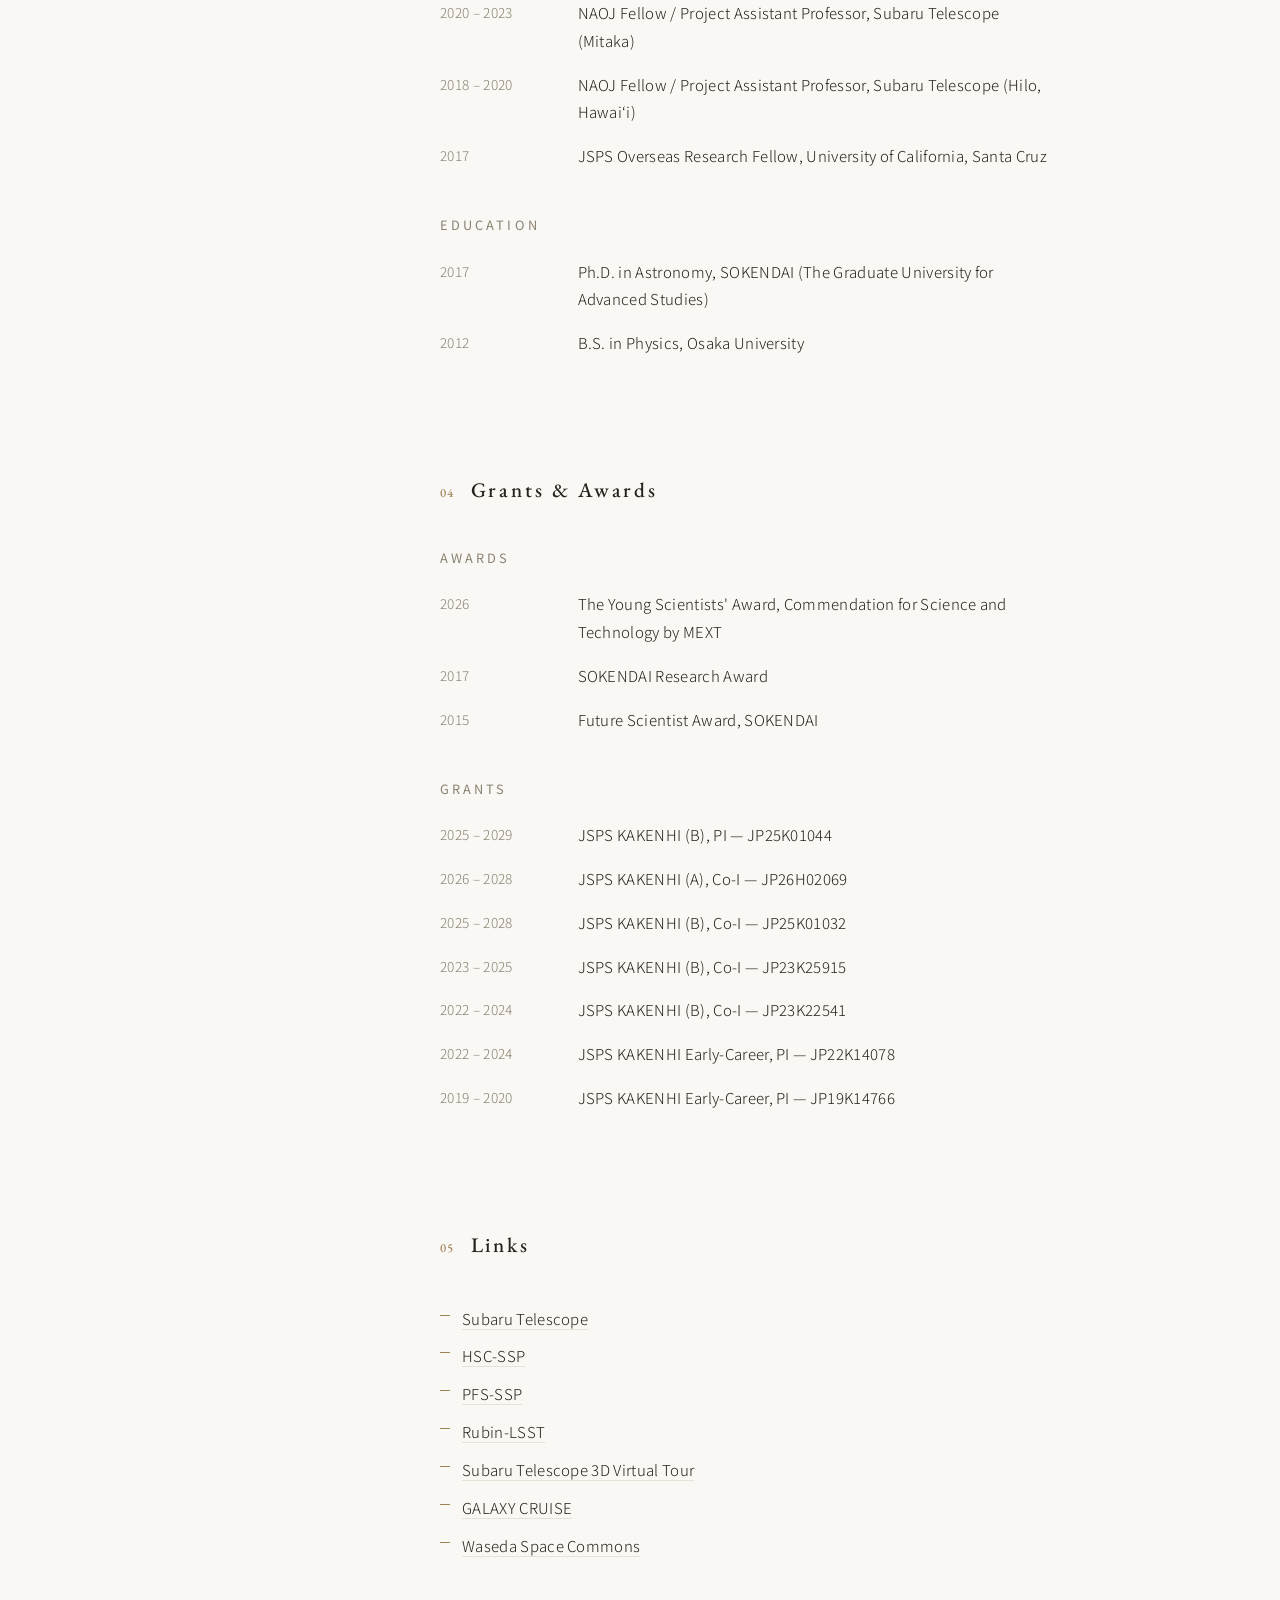
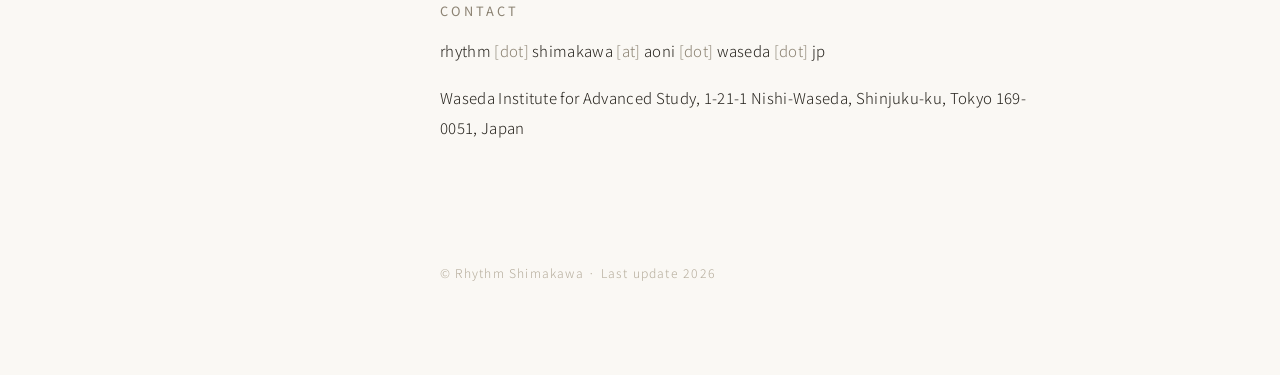
==== commit 92767697: "Publish site v20260810" ====
--- a/index.html
+++ b/index.html
@@ -108,6 +108,7 @@
     <li><a href="https://www.lsst.org/">Rubin-LSST</a></li>
     <li><a href="https://subarutelescope.org/jp/Vtour/index_en.html">Subaru Telescope 3D Virtual Tour</a></li>
     <li><a href="https://galaxycruise.mtk.nao.ac.jp/en/index.html">GALAXY CRUISE</a></li>
+    <li><a href="https://space-commons.w.waseda.jp/index-en.html">Waseda Space Commons</a></li>
   </ul>
   <h3>CONTACT</h3>
   <p class="contact-line">rhythm <em>[dot]</em> shimakawa <em>[at]</em> aoni <em>[dot]</em> waseda <em>[dot]</em> jp</p>
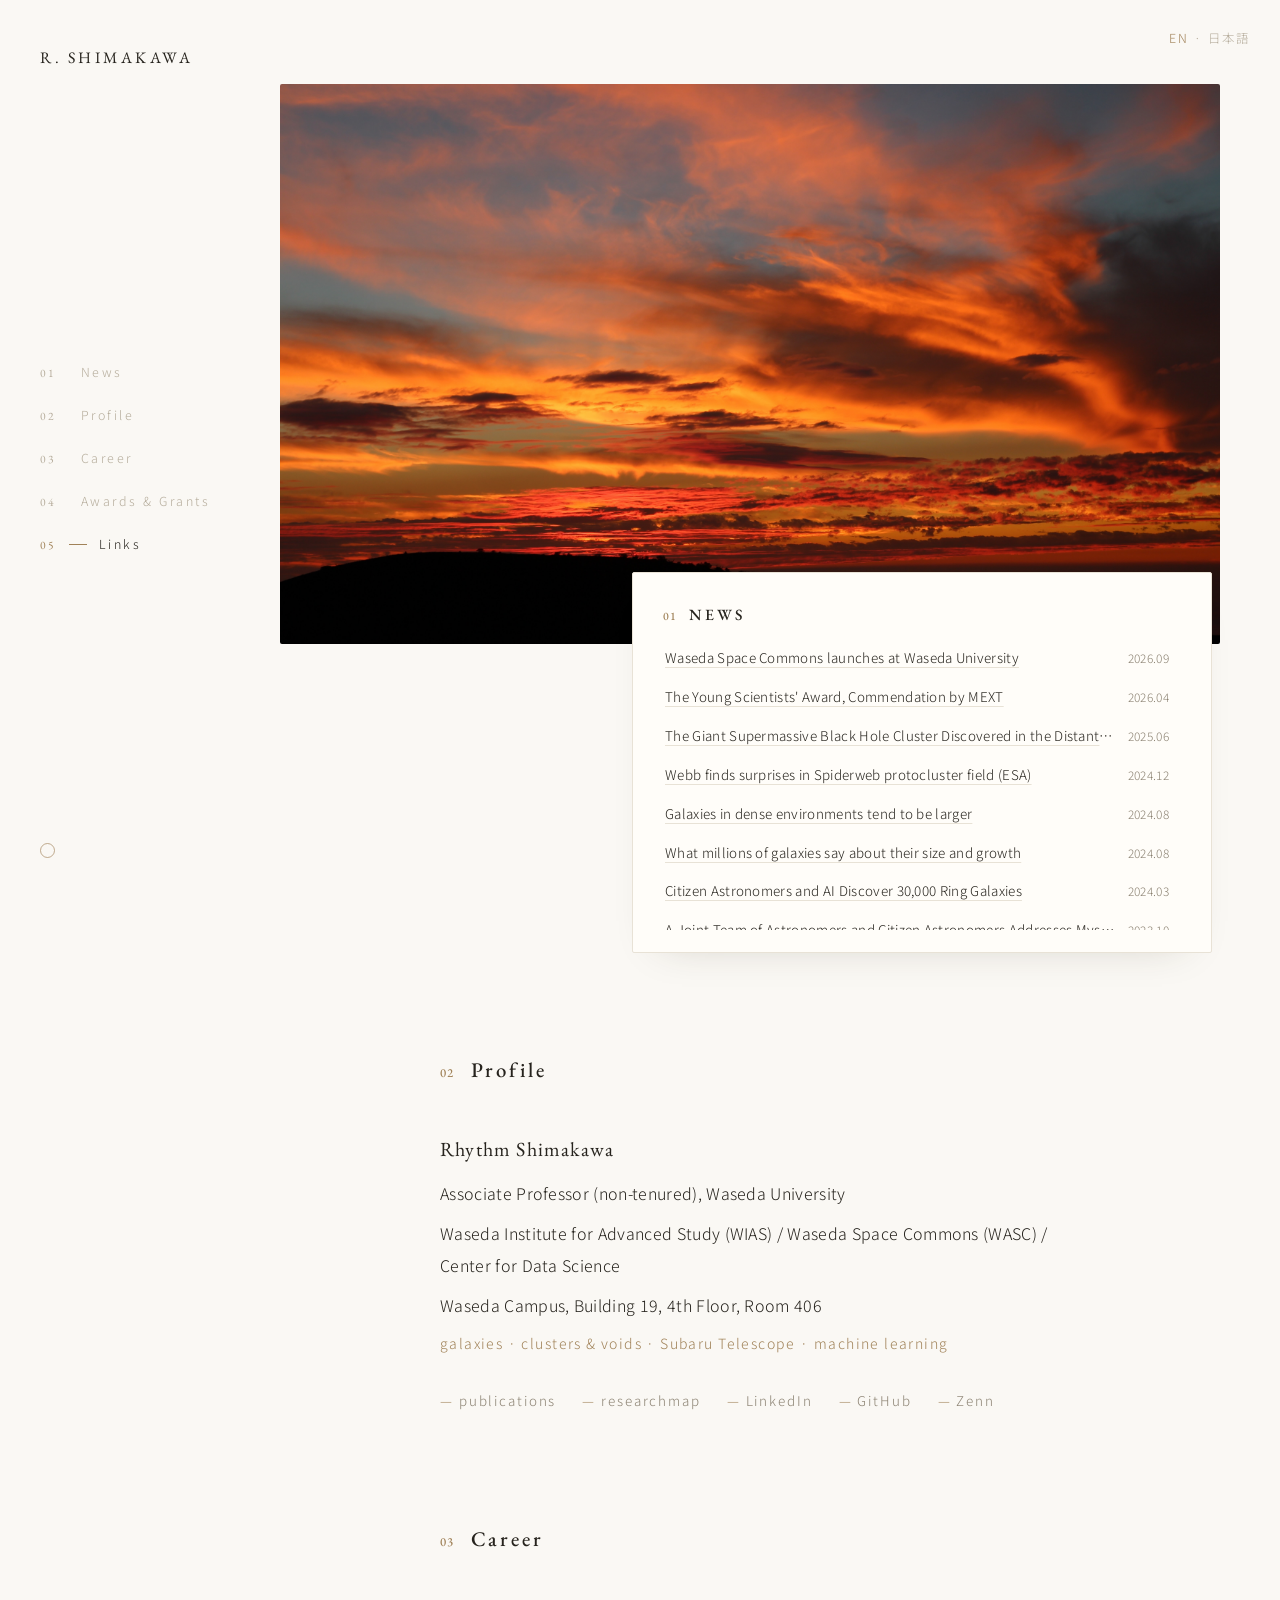
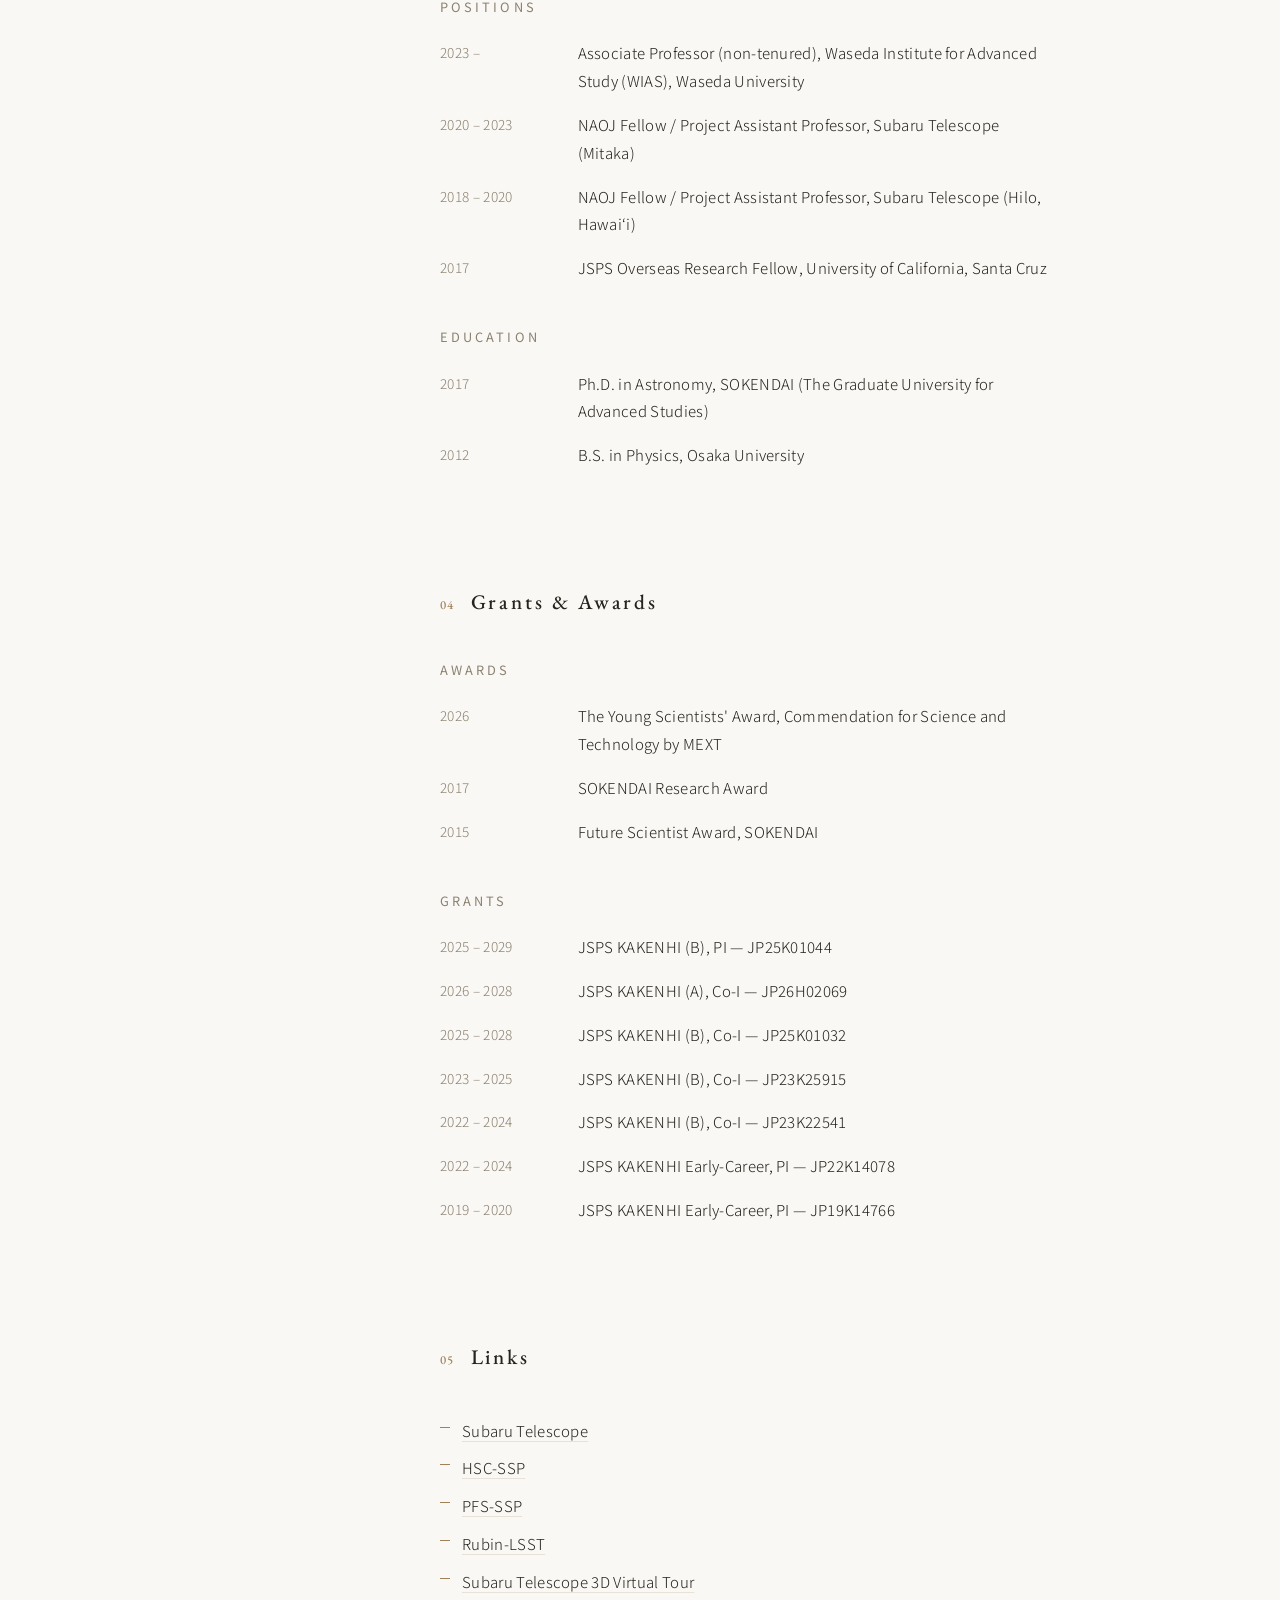
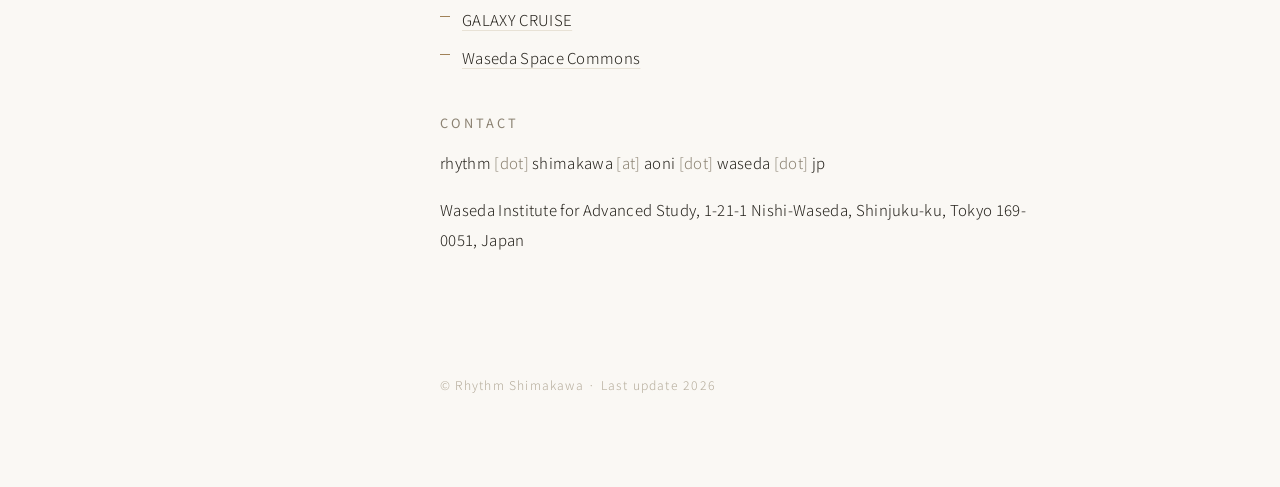
==== commit edb08464: "v20260907" ====
--- a/index.html
+++ b/index.html
@@ -34,6 +34,7 @@
   <aside class="news-panel" id="news">
     <h2><span class="no">01</span>NEWS</h2>
     <ul>
+      <li><span class="t"><a href="https://space-commons.w.waseda.jp/index-en.html">Waseda Space Commons launches at Waseda University</a></span><span class="note">2026.09</span></li>
       <li><span class="t"><a href="https://www.waseda.jp/inst/wias/news-en/2026/04/22/22180/">The Young Scientists' Award, Commendation by MEXT</a></span><span class="note">2026.04</span></li>
       <li><span class="t"><a href="https://subarutelescope.org/en/results/2025/06/02/3559.html">The Giant Supermassive Black Hole Cluster Discovered in the Distant Universe</a></span><span class="note">2025.06</span></li>
       <li><span class="t"><a href="https://www.esa.int/Science_Exploration/Space_Science/Webb/Webb_finds_surprises_in_Spiderweb_protocluster_field">Webb finds surprises in Spiderweb protocluster field (ESA)</a></span><span class="note">2024.12</span></li>
@@ -59,7 +60,9 @@
   <h2><span class="no">02</span>Profile</h2>
   <ul class="bio">
     <li class="name">Rhythm Shimakawa</li>
-    <li>Associate Professor, Waseda University</li>
+    <li>Associate Professor (non-tenured), Waseda University</li>
+    <li>Waseda Institute for Advanced Study (WIAS) / Waseda Space Commons (WASC) / Center for Data Science</li>
+    <li>Waseda Campus, Building 19, 4th Floor, Room 406</li>
     <li class="kw">galaxies · clusters &amp; voids · Subaru Telescope · machine learning</li>
   </ul>
   <div class="linkrow">
@@ -74,7 +77,7 @@
 <section id="career">
   <h2><span class="no">03</span>Career</h2>
   <h3>POSITIONS</h3>
-  <div class="row"><div class="when">2023 –</div><div class="what">Associate Professor, Waseda Institute for Advanced Study (WIAS), Waseda University / Center for Data Science</div></div>
+  <div class="row"><div class="when">2023 –</div><div class="what">Associate Professor (non-tenured), Waseda Institute for Advanced Study (WIAS), Waseda University</div></div>
   <div class="row"><div class="when">2020 – 2023</div><div class="what">NAOJ Fellow / Project Assistant Professor, Subaru Telescope (Mitaka)</div></div>
   <div class="row"><div class="when">2018 – 2020</div><div class="what">NAOJ Fellow / Project Assistant Professor, Subaru Telescope (Hilo, Hawai&#699;i)</div></div>
   <div class="row"><div class="when">2017</div><div class="what">JSPS Overseas Research Fellow, University of California, Santa Cruz</div></div>
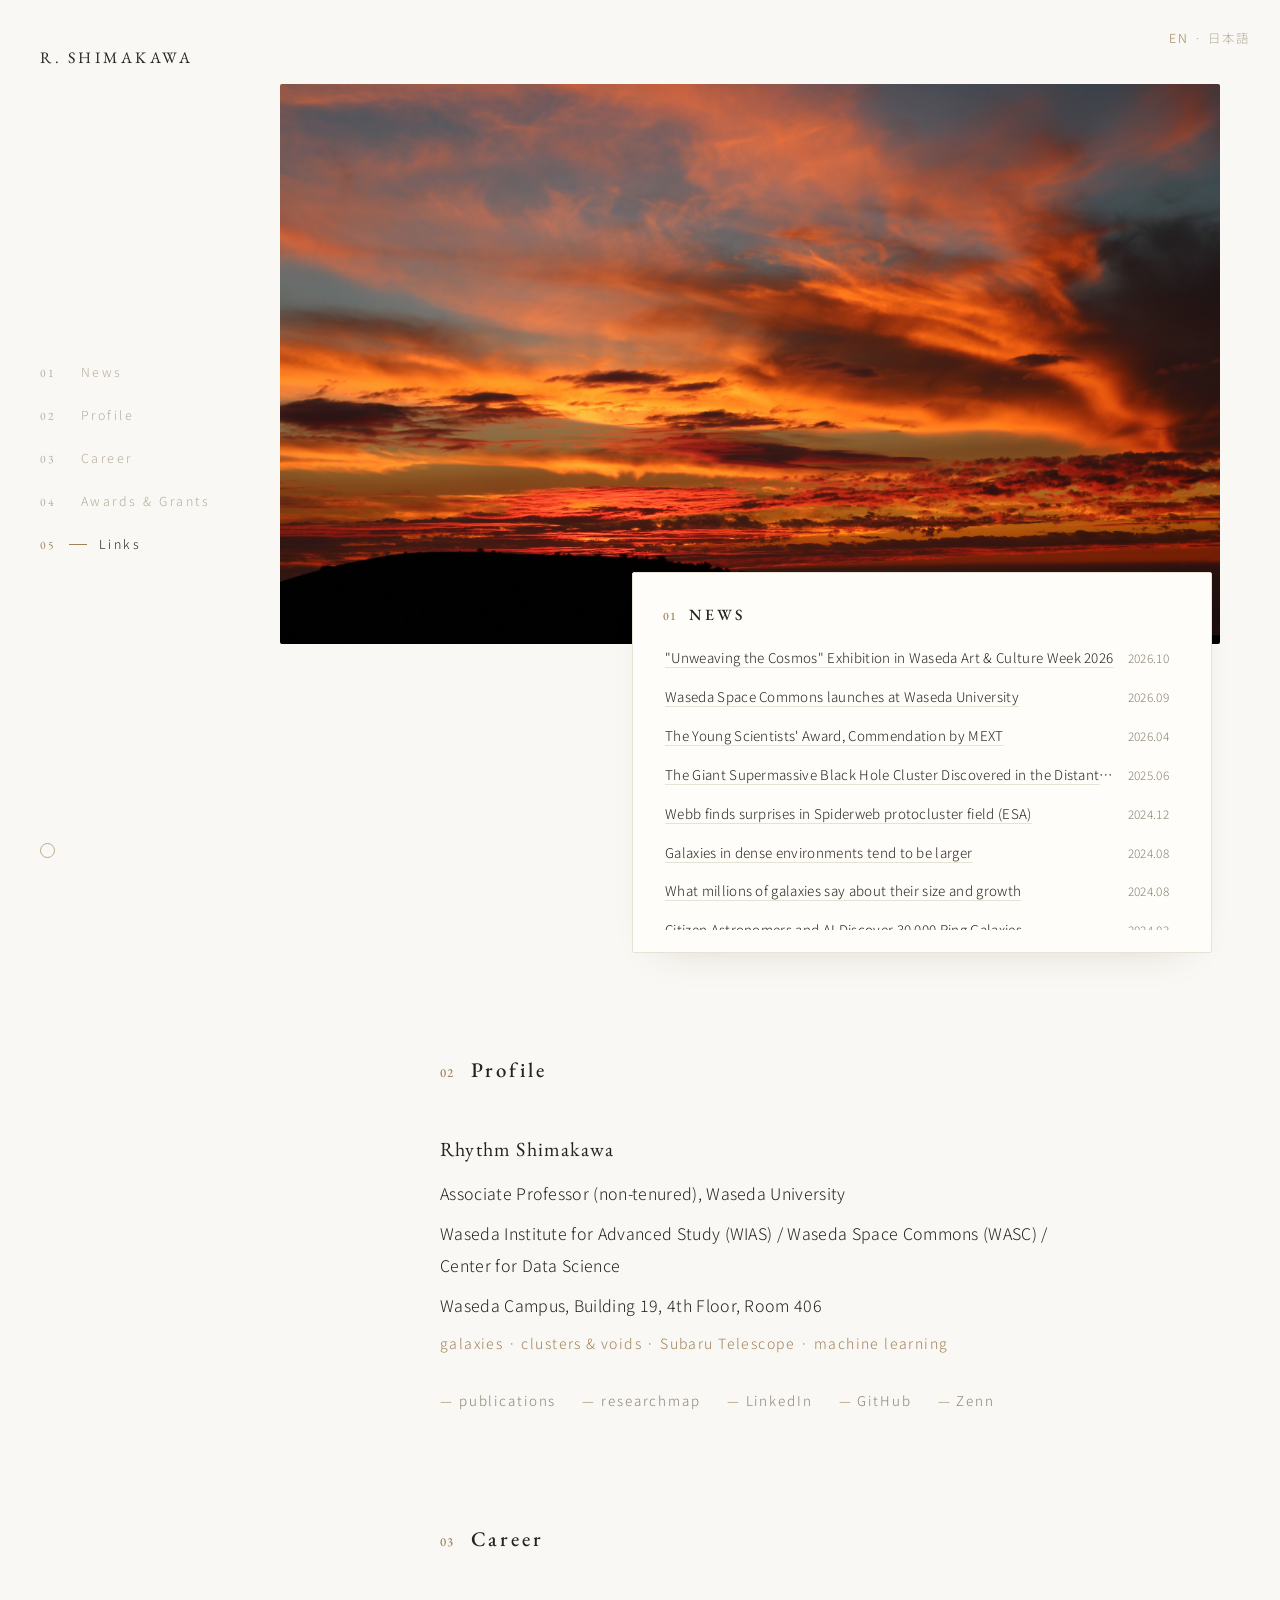
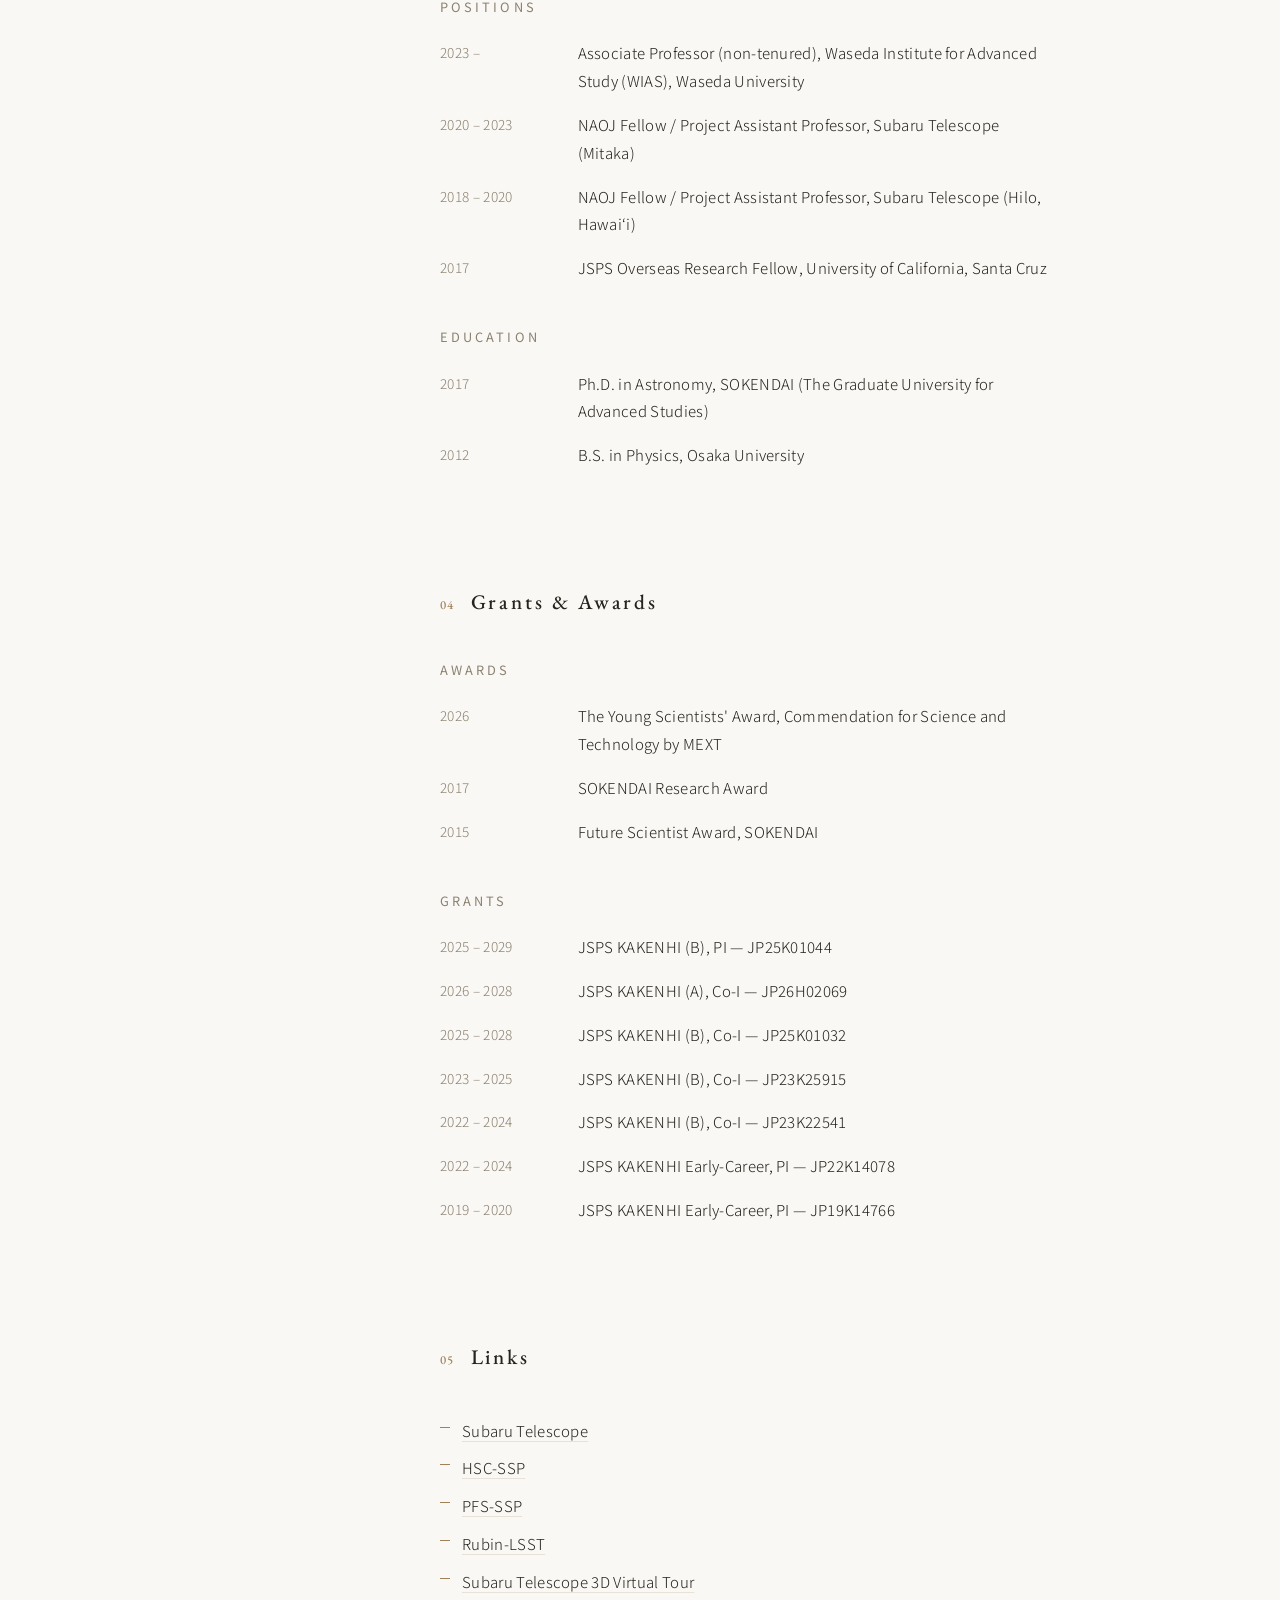
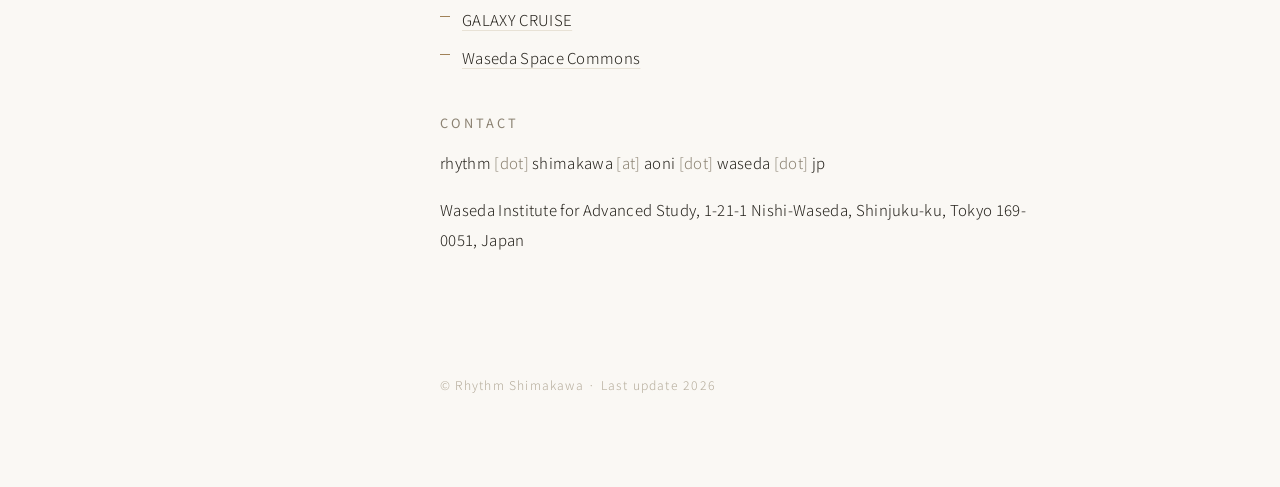
==== commit fe66bd41: "v20260918" ====
--- a/index.html
+++ b/index.html
@@ -34,6 +34,7 @@
   <aside class="news-panel" id="news">
     <h2><span class="no">01</span>NEWS</h2>
     <ul>
+      <li><span class="t"><a href="https://www.waseda.jp/culture/events/week/">"Unweaving the Cosmos" Exhibition in Waseda Art & Culture Week 2026</a></span><span class="note">2026.10</span></li>
       <li><span class="t"><a href="https://space-commons.w.waseda.jp/index-en.html">Waseda Space Commons launches at Waseda University</a></span><span class="note">2026.09</span></li>
       <li><span class="t"><a href="https://www.waseda.jp/inst/wias/news-en/2026/04/22/22180/">The Young Scientists' Award, Commendation by MEXT</a></span><span class="note">2026.04</span></li>
       <li><span class="t"><a href="https://subarutelescope.org/en/results/2025/06/02/3559.html">The Giant Supermassive Black Hole Cluster Discovered in the Distant Universe</a></span><span class="note">2025.06</span></li>
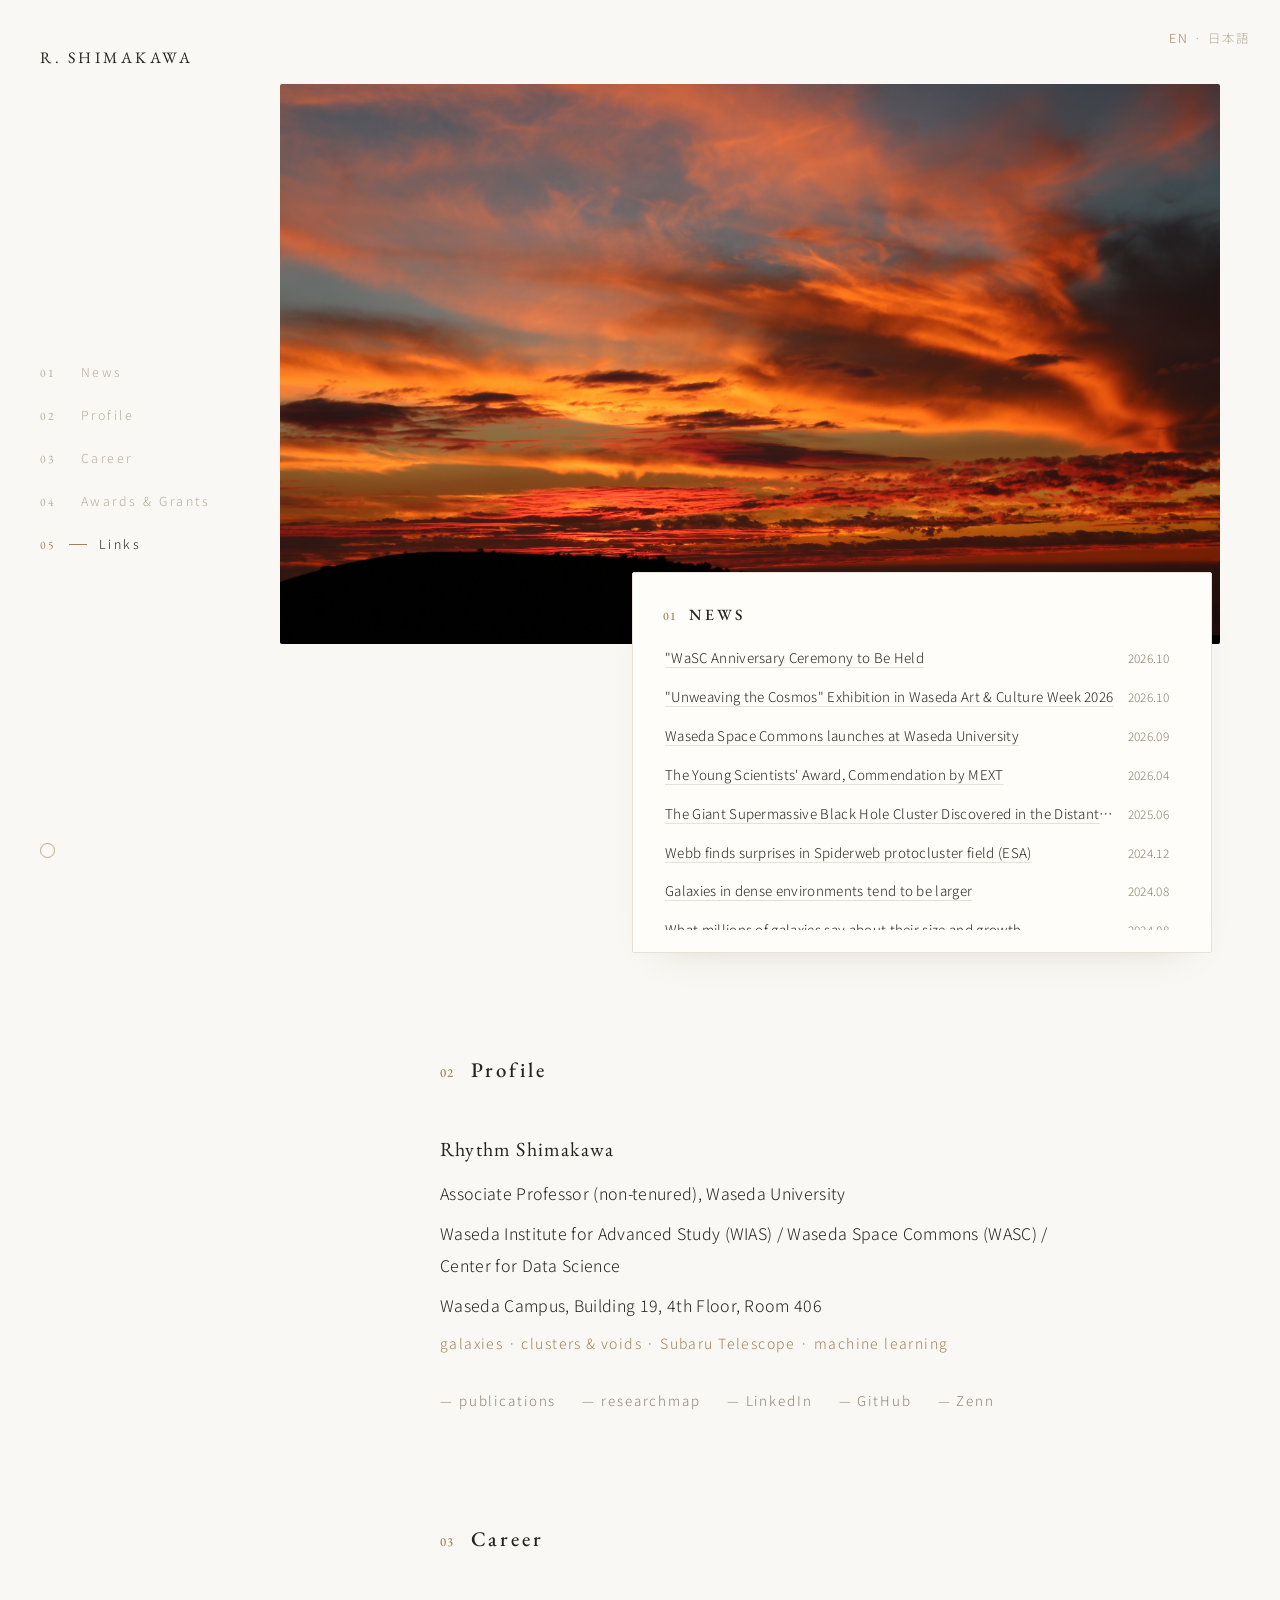
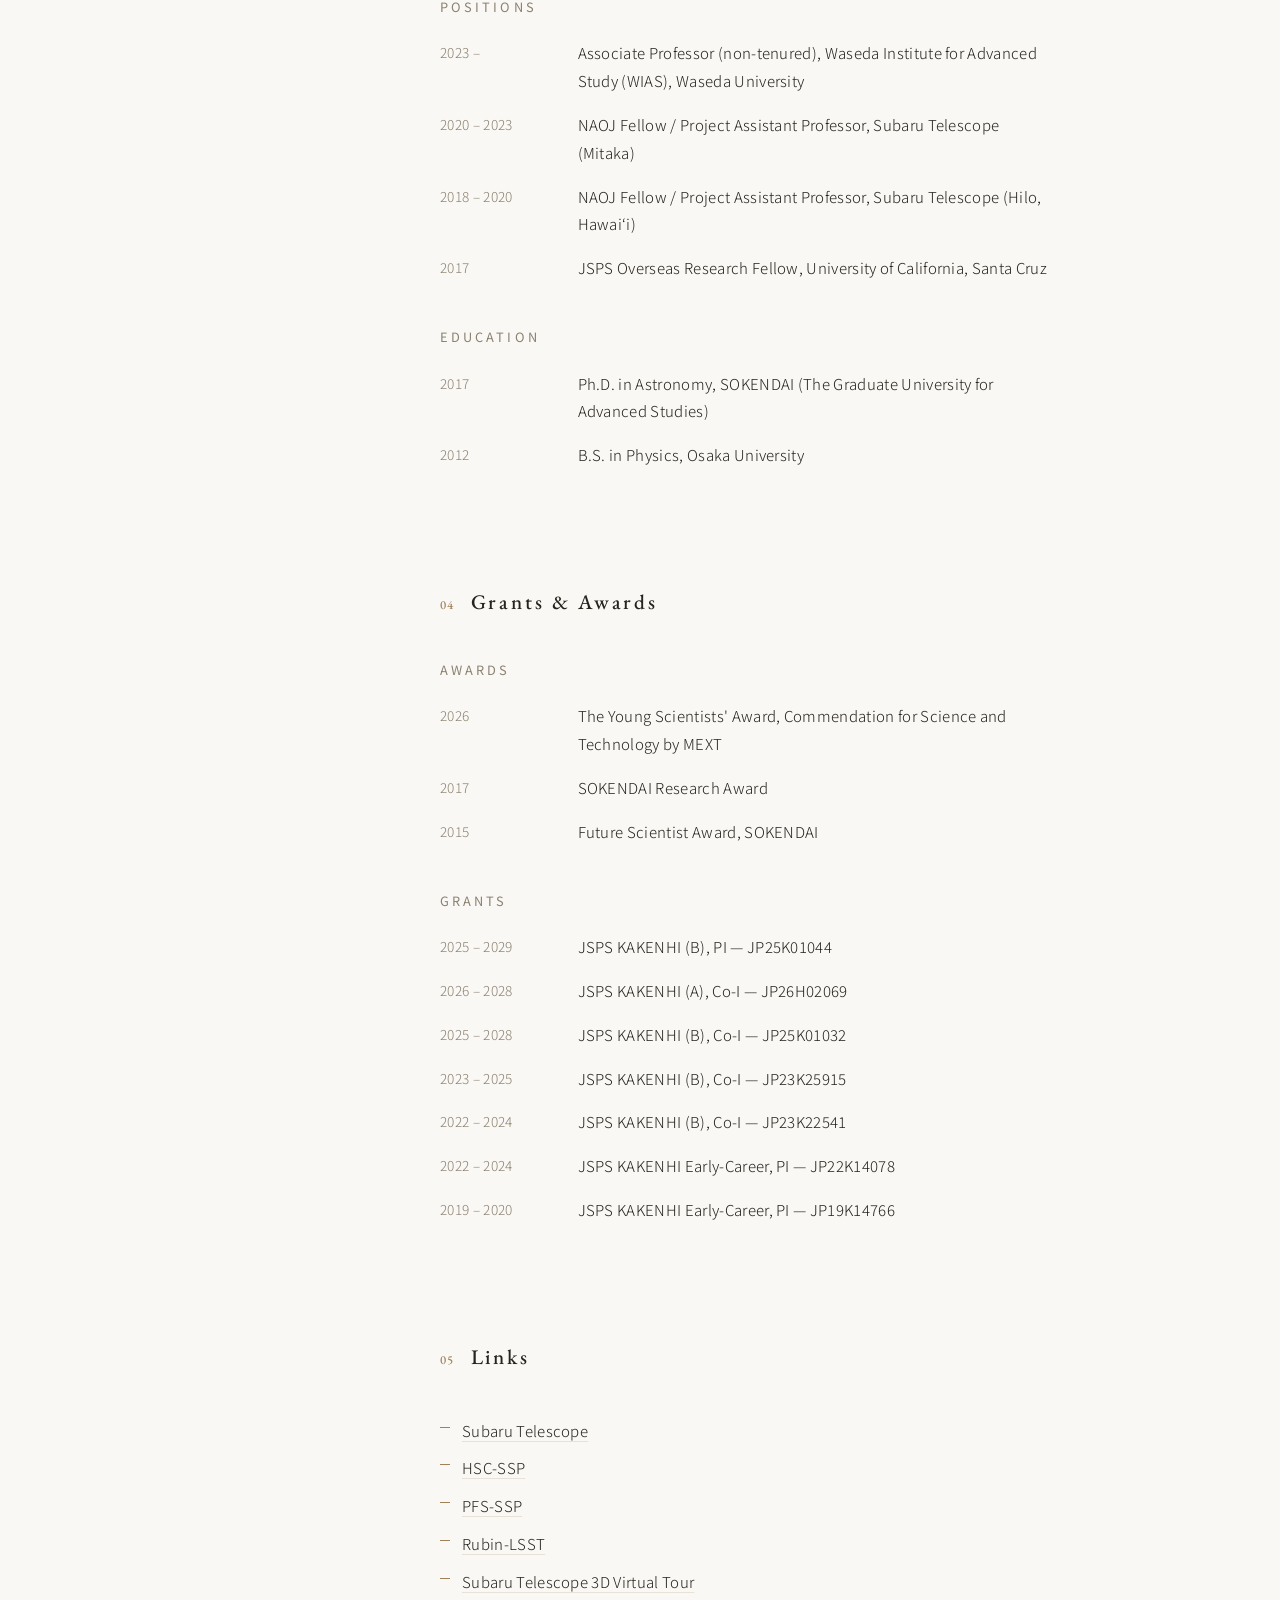
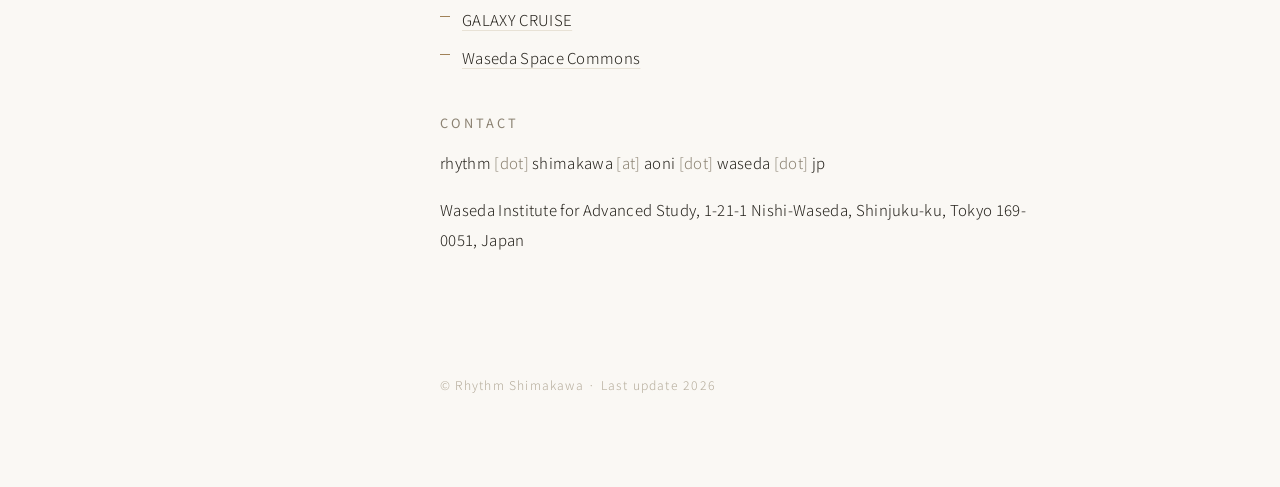
==== commit 4966746b: "v20261028" ====
--- a/index.html
+++ b/index.html
@@ -34,6 +34,7 @@
   <aside class="news-panel" id="news">
     <h2><span class="no">01</span>NEWS</h2>
     <ul>
+      <li><span class="t"><a href="https://www.waseda.jp/inst/research/news/86171">"WaSC Anniversary Ceremony to Be Held</a></span><span class="note">2026.10</span></li>
       <li><span class="t"><a href="https://www.waseda.jp/culture/events/week/">"Unweaving the Cosmos" Exhibition in Waseda Art & Culture Week 2026</a></span><span class="note">2026.10</span></li>
       <li><span class="t"><a href="https://space-commons.w.waseda.jp/index-en.html">Waseda Space Commons launches at Waseda University</a></span><span class="note">2026.09</span></li>
       <li><span class="t"><a href="https://www.waseda.jp/inst/wias/news-en/2026/04/22/22180/">The Young Scientists' Award, Commendation by MEXT</a></span><span class="note">2026.04</span></li>
